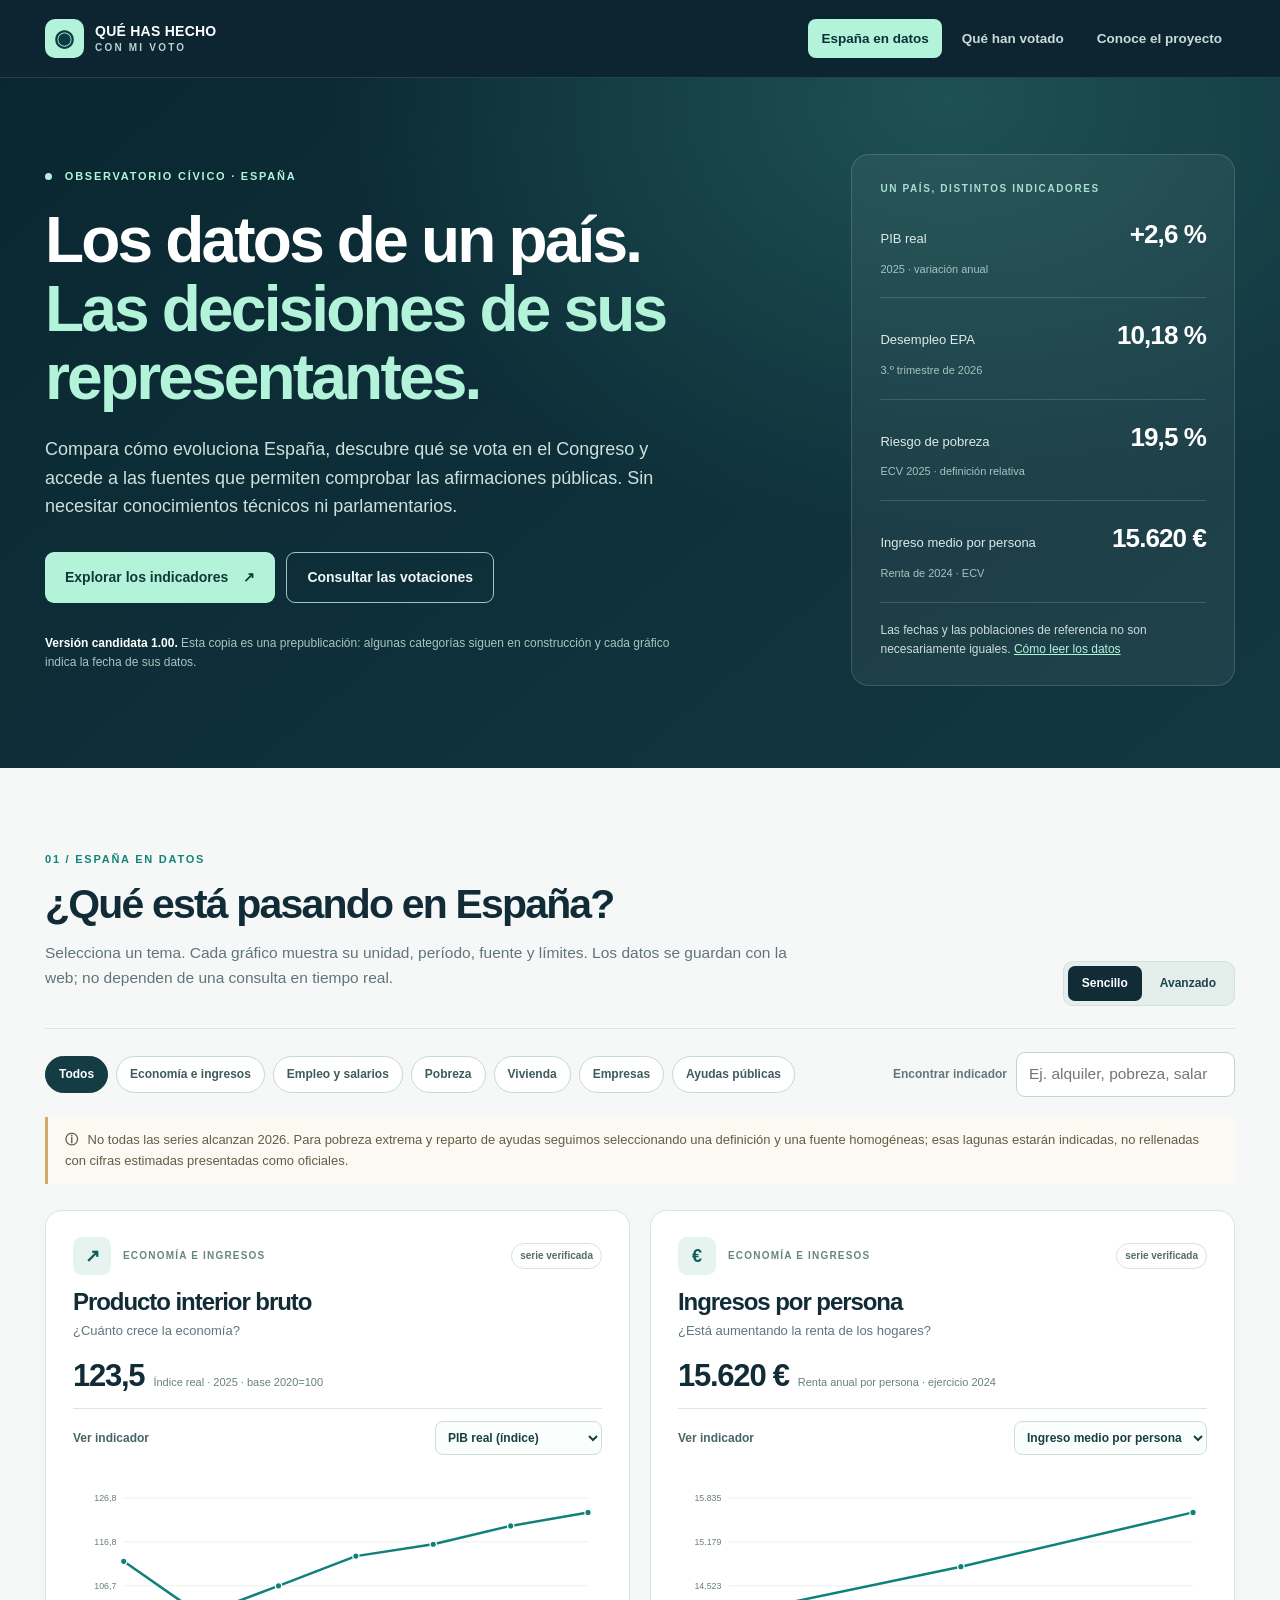
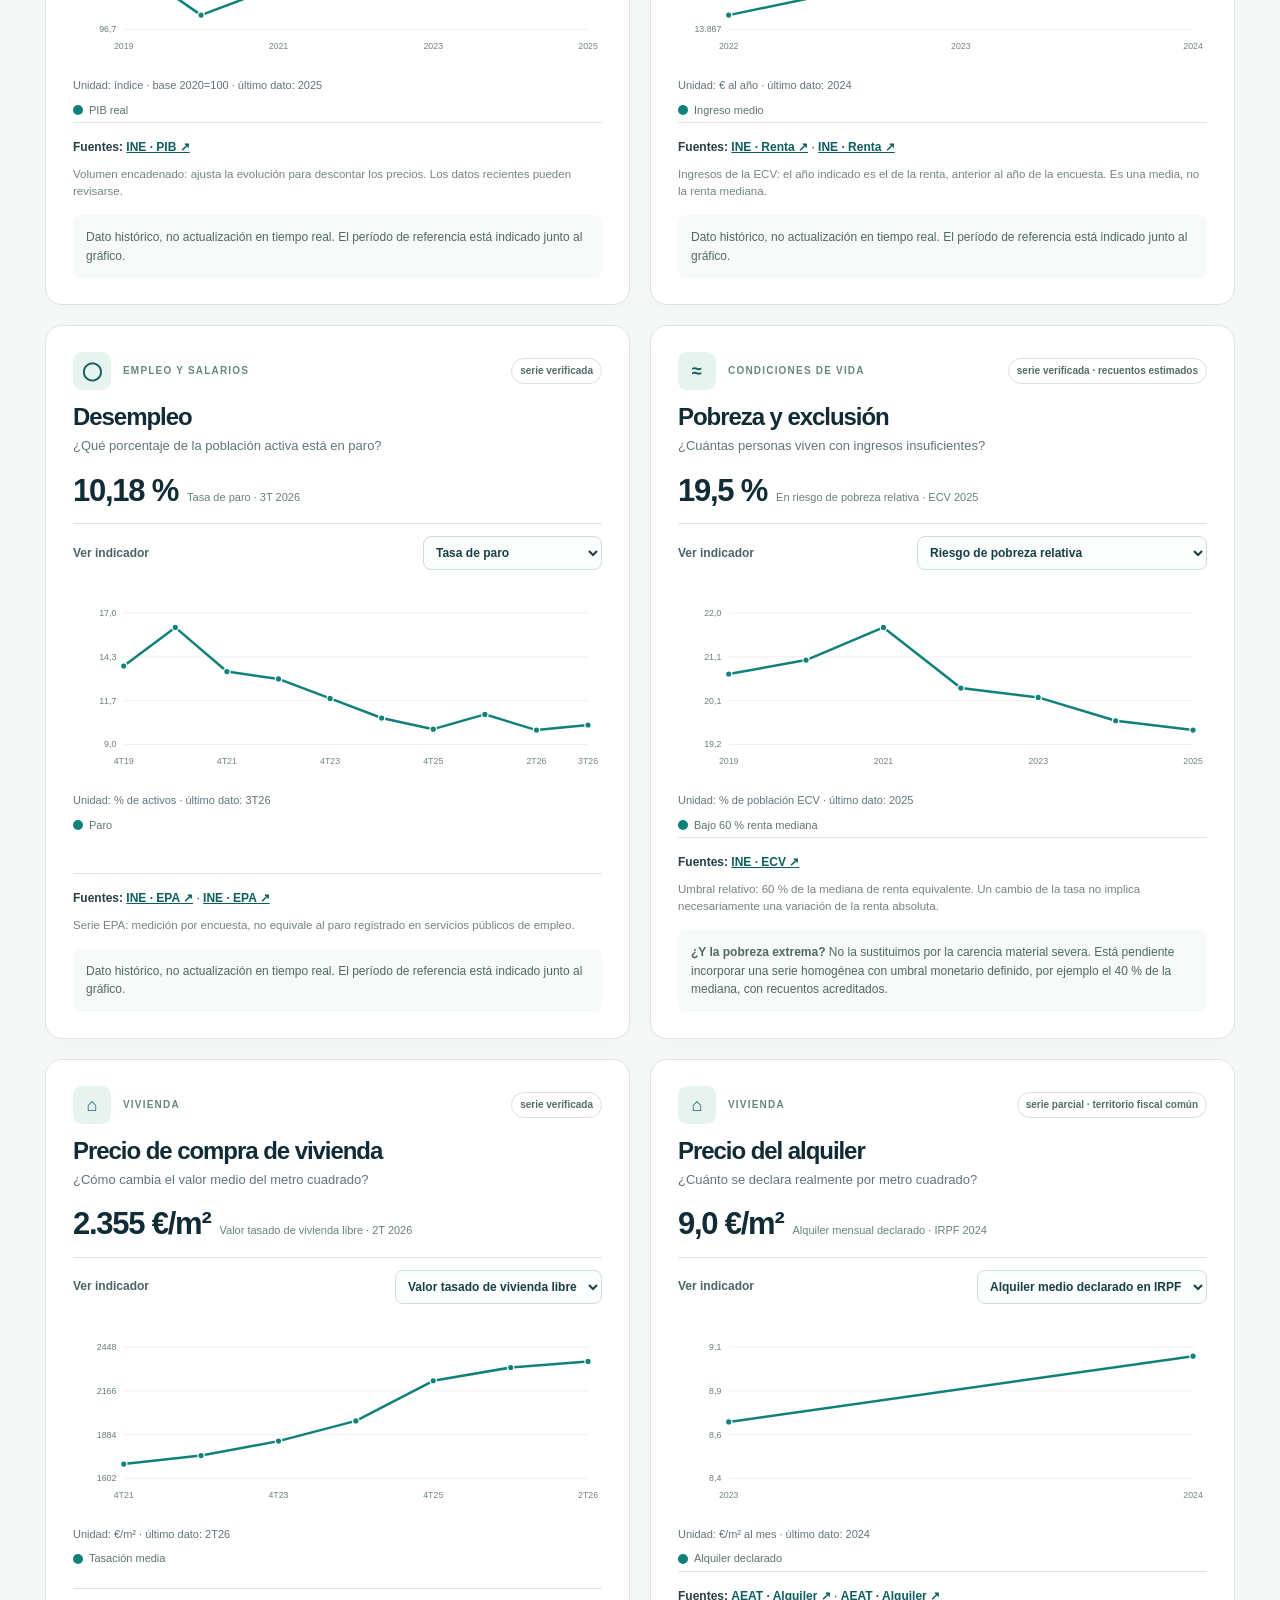
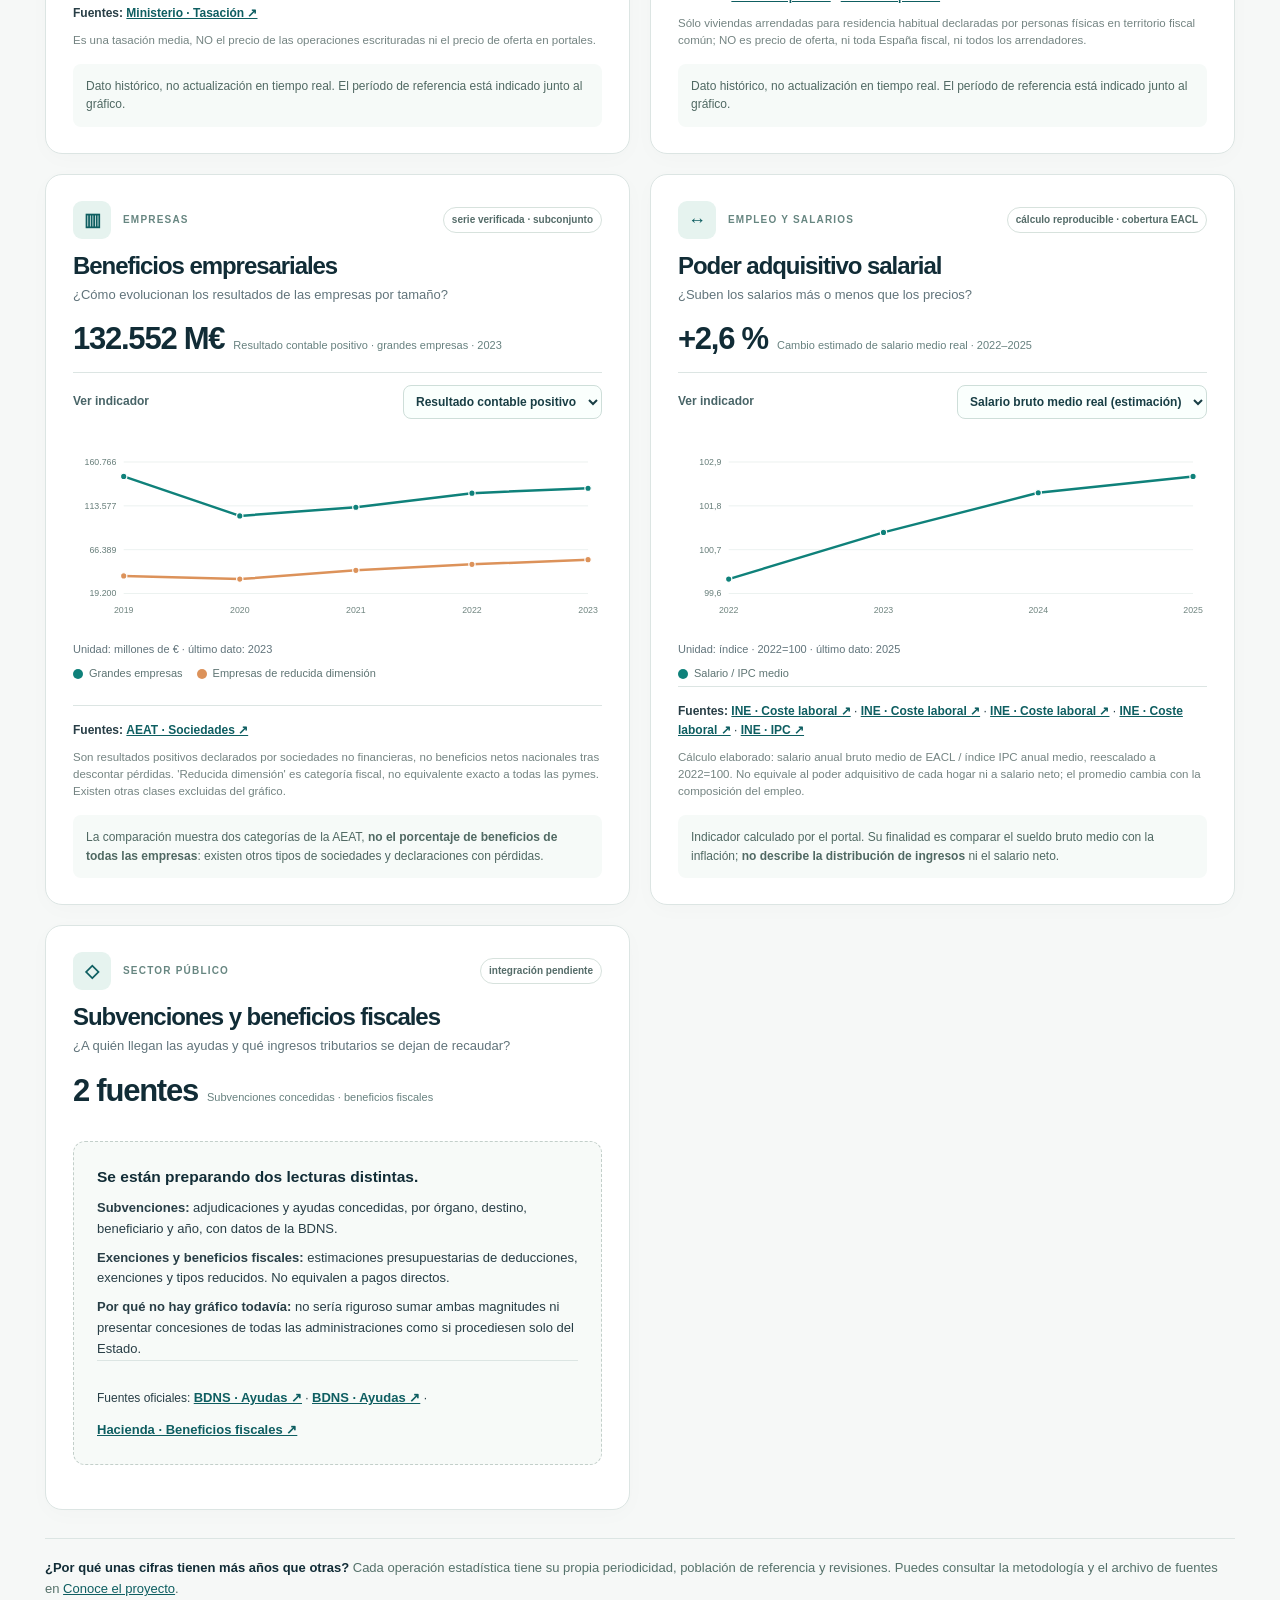
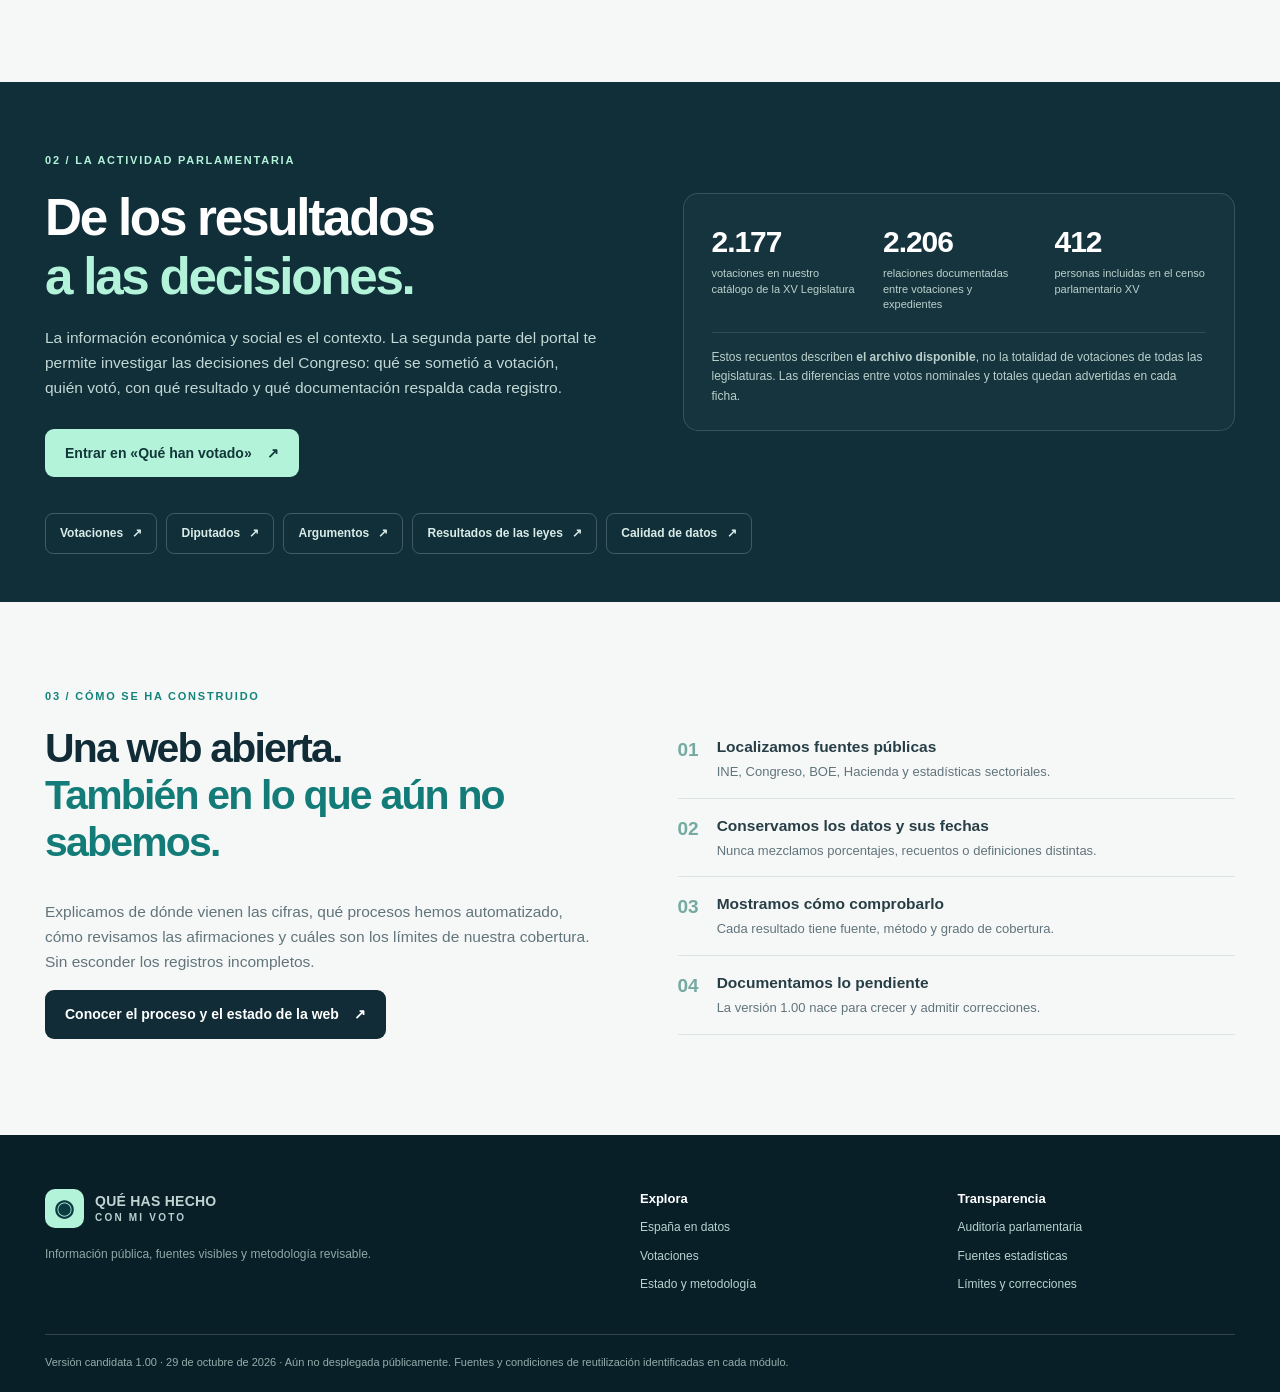
==== index.html @ 6ca2c682 "Añadir versión candidata 1.00" ====
<!doctype html>
<html lang="es"><head>
<meta charset="utf-8"><meta name="viewport" content="width=device-width,initial-scale=1">
<meta name="description" content="España en datos, votaciones del Congreso y explicaciones documentadas. Indicadores públicos, fuentes y límites visibles.">
<title>Qué has hecho con mi voto · España en datos y actividad parlamentaria</title>
<link rel="stylesheet" href="assets/portal.css">
</head><body>
<a class="skip" href="#main">Saltar al contenido</a>
<header class="topbar"><div class="shell top-inner">
 <a class="logo" href="index.html" aria-label="Portada del observatorio"><span class="logo-mark" aria-hidden="true">◉</span><span>QUÉ HAS HECHO<small>CON MI VOTO</small></span></a>
 <nav aria-label="Navegación principal"><a class="active" href="index.html" aria-current="page">España en datos</a><a href="congreso.html">Qué han votado</a><a href="proyecto.html">Conoce el proyecto</a></nav>
 </div></header>
<main id="main">
<section class="hero"><div class="shell hero-layout">
 <div class="hero-copy"><div class="eyebrow"><span class="tiny-dot"></span> OBSERVATORIO CÍVICO · ESPAÑA</div>
 <h1>Los datos de un país.<br><em>Las decisiones de sus representantes.</em></h1>
 <p>Compara cómo evoluciona España, descubre qué se vota en el Congreso y accede a las fuentes que permiten comprobar las afirmaciones públicas. Sin necesitar conocimientos técnicos ni parlamentarios.</p>
 <div class="hero-actions"><a href="#indicadores" class="button button-bright">Explorar los indicadores <span aria-hidden="true">↗</span></a><a href="congreso.html" class="button button-ghost">Consultar las votaciones</a></div>
 <p class="hero-note"><strong>Versión candidata 1.00.</strong> Esta copia es una prepublicación: algunas categorías siguen en construcción y cada gráfico indica la fecha de sus datos.</p>
 </div>
 <aside class="hero-aside" aria-label="Cifras destacadas con periodos de referencia">
   <div class="mini-eyebrow">UN PAÍS, DISTINTOS INDICADORES</div>
   <div class="hero-stat"><div><span>PIB real</span><strong>+2,6 %</strong></div><small>2025 · variación anual</small></div>
   <div class="hero-stat"><div><span>Desempleo EPA</span><strong>10,18 %</strong></div><small>3.º trimestre de 2026</small></div>
   <div class="hero-stat"><div><span>Riesgo de pobreza</span><strong>19,5 %</strong></div><small>ECV 2025 · definición relativa</small></div>
   <div class="hero-stat"><div><span>Ingreso medio por persona</span><strong>15.620 €</strong></div><small>Renta de 2024 · ECV</small></div>
   <div class="aside-footer">Las fechas y las poblaciones de referencia no son necesariamente iguales. <a href="proyecto.html#metodo">Cómo leer los datos</a></div>
 </aside>
 </div></section>

<section class="data-section shell" id="indicadores" aria-labelledby="ind-title">
 <div class="section-header"><div><span class="overline">01 / ESPAÑA EN DATOS</span><h2 id="ind-title">¿Qué está pasando en España?</h2><p>Selecciona un tema. Cada gráfico muestra su unidad, período, fuente y límites. Los datos se guardan con la web; no dependen de una consulta en tiempo real.</p></div>
  <div class="view-switch" role="group" aria-label="Nivel de detalle"><button type="button" id="simpleMode" class="selected" aria-pressed="true">Sencillo</button><button type="button" id="advancedMode" aria-pressed="false">Avanzado</button></div>
 </div>
 <div class="control-panel"><div class="chip-list" role="group" aria-label="Filtrar materias">
   <button type="button" class="chip is-on" data-group="all" aria-pressed="true">Todos</button>
   <button type="button" class="chip" data-group="economia" aria-pressed="false">Economía e ingresos</button>
   <button type="button" class="chip" data-group="empleo" aria-pressed="false">Empleo y salarios</button>
   <button type="button" class="chip" data-group="bienestar" aria-pressed="false">Pobreza</button>
   <button type="button" class="chip" data-group="vivienda" aria-pressed="false">Vivienda</button>
   <button type="button" class="chip" data-group="empresas" aria-pressed="false">Empresas</button>
   <button type="button" class="chip" data-group="sectorpublico" aria-pressed="false">Ayudas públicas</button>
  </div>
  <div class="control-search"><label for="searchMetric">Encontrar indicador</label><input id="searchMetric" type="search" placeholder="Ej. alquiler, pobreza, salarios" autocomplete="off"></div>
 </div>
 <p class="coverage-note" role="note"><span aria-hidden="true">ⓘ</span> No todas las series alcanzan 2026. Para pobreza extrema y reparto de ayudas seguimos seleccionando una definición y una fuente homogéneas; esas lagunas estarán indicadas, no rellenadas con cifras estimadas presentadas como oficiales.</p>
 <div id="metricGrid" class="metric-grid" aria-live="polite"></div>
 <p id="emptyMetrics" class="empty" hidden>No hay indicadores que coincidan con la búsqueda. Prueba con otro tema.</p>
 <div class="bottom-disclosure"><strong>¿Por qué unas cifras tienen más años que otras?</strong> Cada operación estadística tiene su propia periodicidad, población de referencia y revisiones. Puedes consultar la metodología y el archivo de fuentes en <a href="proyecto.html#fuentes">Conoce el proyecto</a>.</div>
</section>

<section class="parliament-section" id="votaciones"><div class="shell parliament-layout">
 <div class="parliament-copy"><span class="overline light">02 / LA ACTIVIDAD PARLAMENTARIA</span><h2>De los resultados<br><em>a las decisiones.</em></h2><p>La información económica y social es el contexto. La segunda parte del portal te permite investigar las decisiones del Congreso: qué se sometió a votación, quién votó, con qué resultado y qué documentación respalda cada registro.</p>
  <a class="button button-bright" href="congreso.html">Entrar en «Qué han votado» <span aria-hidden="true">↗</span></a>
 </div>
 <div class="parliament-features"><div><strong>2.177</strong><span>votaciones en nuestro catálogo de la XV Legislatura</span></div><div><strong>2.206</strong><span>relaciones documentadas entre votaciones y expedientes</span></div><div><strong>412</strong><span>personas incluidas en el censo parlamentario XV</span></div><p>Estos recuentos describen <b>el archivo disponible</b>, no la totalidad de votaciones de todas las legislaturas. Las diferencias entre votos nominales y totales quedan advertidas en cada ficha.</p></div>
 </div>
 <div class="shell quick-links"><a href="congreso.html">Votaciones <span>↗</span></a><a href="diputados.html">Diputados <span>↗</span></a><a href="argumentos.html">Argumentos <span>↗</span></a><a href="ley-vivienda.html">Resultados de las leyes <span>↗</span></a><a href="calidad.html">Calidad de datos <span>↗</span></a></div>
</section>

<section class="about-section shell" id="proyecto"><span class="overline">03 / CÓMO SE HA CONSTRUIDO</span><div class="about-layout"><div><h2>Una web abierta.<br><em>También en lo que aún no sabemos.</em></h2><p>Explicamos de dónde vienen las cifras, qué procesos hemos automatizado, cómo revisamos las afirmaciones y cuáles son los límites de nuestra cobertura. Sin esconder los registros incompletos.</p><a class="button button-ink" href="proyecto.html">Conocer el proceso y el estado de la web <span aria-hidden="true">↗</span></a></div><div class="about-steps"><div><span>01</span><div><strong>Localizamos fuentes públicas</strong><small>INE, Congreso, BOE, Hacienda y estadísticas sectoriales.</small></div></div><div><span>02</span><div><strong>Conservamos los datos y sus fechas</strong><small>Nunca mezclamos porcentajes, recuentos o definiciones distintas.</small></div></div><div><span>03</span><div><strong>Mostramos cómo comprobarlo</strong><small>Cada resultado tiene fuente, método y grado de cobertura.</small></div></div><div><span>04</span><div><strong>Documentamos lo pendiente</strong><small>La versión 1.00 nace para crecer y admitir correcciones.</small></div></div></div></div></section>
</main>
<footer><div class="shell footer-layout"><div><a class="logo" href="index.html"><span class="logo-mark" aria-hidden="true">◉</span><span>QUÉ HAS HECHO<small>CON MI VOTO</small></span></a><p>Información pública, fuentes visibles y metodología revisable.</p></div><div><strong>Explora</strong><a href="index.html">España en datos</a><a href="congreso.html">Votaciones</a><a href="proyecto.html">Estado y metodología</a></div><div><strong>Transparencia</strong><a href="calidad.html">Auditoría parlamentaria</a><a href="proyecto.html#fuentes">Fuentes estadísticas</a><a href="proyecto.html#limitaciones">Límites y correcciones</a></div></div><div class="shell footnote">Versión candidata 1.00 · 29 de octubre de 2026 · Aún no desplegada públicamente. Fuentes y condiciones de reutilización identificadas en cada módulo.</div></footer>
<script src="assets/indicadores_espana_v1.js"></script><script src="assets/portal.js"></script>
</body></html>
---- assets/portal.css ----
:root{--ink:#112c36;--ink2:#1b4450;--teal:#137c78;--teal2:#0e5e61;--mint:#b3f3da;--body:#283e46;--muted:#61747b;--bg:#f6f8f7;--line:#dce5e3;--paper:#fff;--gold:#e8c176;--radius:17px}
*{box-sizing:border-box}html{scroll-behavior:smooth;scroll-padding-top:94px}body{margin:0;background:var(--bg);color:var(--body);font:15.5px/1.6 ui-sans-serif,-apple-system,BlinkMacSystemFont,'Segoe UI',Arial,sans-serif}h1,h2,h3,p{margin-top:0}h1,h2,h3{color:var(--ink);line-height:1.15;letter-spacing:-.044em}h1{font-size:clamp(42px,5vw,70px);line-height:1.07}h2{font-size:clamp(29px,3.2vw,46px)}h3{font-size:21px}a{color:var(--teal2)}button,input,select{font:inherit}button{cursor:pointer}button:focus-visible,a:focus-visible,input:focus-visible,select:focus-visible{outline:3px solid #e39b34;outline-offset:3px}.shell{width:min(1190px,calc(100% - 48px));margin:auto}.skip{position:absolute;left:14px;top:-70px;z-index:100;background:white;color:var(--ink);padding:12px}.skip:focus{top:10px}
.topbar{height:78px;background:#0c2530;color:white;position:sticky;top:0;z-index:60;border-bottom:1px solid #ffffff1f}.top-inner{height:100%;display:flex;align-items:center;justify-content:space-between;gap:25px}.logo{display:inline-flex;align-items:center;gap:11px;text-decoration:none;color:inherit;font-weight:900;line-height:1;letter-spacing:.018em;font-size:14px;white-space:nowrap}.logo-mark{display:grid;place-items:center;background:var(--mint);border-radius:10px;color:#0c3a42;font-size:23px;height:39px;width:39px}.logo small{display:block;font-size:10px;letter-spacing:.22em;color:#b9d0d0;margin-top:5px;font-weight:700}.topbar nav{display:flex;gap:7px;align-items:center;flex-wrap:wrap}.topbar nav a{font-size:13.5px;text-decoration:none;color:#c8dad9;padding:9px 13px;border-radius:8px;font-weight:700}.topbar nav a:hover,.topbar nav a.active{color:#0b3137;background:var(--mint)}
.hero{background:radial-gradient(ellipse at 74% 3%,#1e5154 0%,transparent 46%),linear-gradient(140deg,#092731,#133842 100%);padding:76px 0 82px;color:#e8f4f1}.hero-layout{display:grid;grid-template-columns:minmax(0,1.45fr) minmax(280px,.75fr);gap:65px;align-items:center}.eyebrow,.overline,.mini-eyebrow{font-weight:850;letter-spacing:.16em;font-size:11px;color:#14837c;text-transform:uppercase}.hero .eyebrow,.light{color:var(--mint)}.tiny-dot{display:inline-block;width:7px;height:7px;border-radius:50%;background:var(--mint);margin-right:8px}.hero h1{color:white;max-width:790px;margin:21px 0 23px}.hero em,.parliament-section h2 em,.about-section h2 em{font-style:normal;color:var(--mint)}.hero-copy>p:not(.hero-note){font-size:18px;color:#cde0dc;max-width:660px;line-height:1.6}.hero-actions{display:flex;flex-wrap:wrap;gap:11px;margin:31px 0}.button{display:inline-flex;align-items:center;gap:15px;justify-content:center;text-decoration:none;border-radius:9px;padding:13px 20px;font-weight:800;font-size:14px;transition:transform .12s}.button:hover{transform:translateY(-2px)}.button-bright{color:#12373a;background:var(--mint)}.button-ghost{border:1px solid #9ac7c0;color:#eff7f6}.button-ink{background:var(--ink);color:white}.hero-note{font-size:12px!important;color:#a7c4bf!important;max-width:650px;margin-bottom:0}.hero-note strong{color:white}.hero-aside{border-radius:18px;border:1px solid #ffffff25;background:#ffffff0e;padding:26px 28px}.mini-eyebrow{color:#a8dfd3;font-size:10px}.hero-stat{padding:17px 0;border-bottom:1px solid #ffffff26}.hero-stat div{display:flex;align-items:baseline;justify-content:space-between;gap:12px}.hero-stat span{font-size:13px;color:#dcebe8}.hero-stat strong{font-size:26px;letter-spacing:-.035em;color:white}.hero-stat small{font-size:11px;color:#a6c4bf}.aside-footer{font-size:12px;margin-top:18px;color:#ccdcda}.aside-footer a{color:var(--mint)}
.data-section{padding:78px 0 82px}.section-header{display:flex;justify-content:space-between;align-items:end;gap:22px}.section-header h2{margin:10px 0 13px}.section-header p{max-width:750px;color:var(--muted)}.view-switch{display:flex;gap:4px;flex:none;background:#e4eeeb;border:1px solid #d4e2dd;border-radius:10px;padding:4px}.view-switch button{border:0;border-radius:7px;background:transparent;color:var(--ink2);padding:8px 14px;font-weight:750;font-size:12px}.view-switch button.selected{background:var(--ink);color:white}.control-panel{margin-top:22px;display:flex;align-items:center;justify-content:space-between;gap:20px;flex-wrap:wrap;border-top:1px solid var(--line);padding-top:23px}.chip-list{display:flex;flex-wrap:wrap;gap:8px}.chip{border:1px solid #c8d8d4;background:white;color:#405b5c;border-radius:30px;padding:8px 13px;font-size:12px;font-weight:750}.chip:hover,.chip.is-on{background:#143c44;border-color:#143c44;color:white}.control-search{display:flex;align-items:center;gap:9px}.control-search label{font-size:12px;color:#61777b;font-weight:750;white-space:nowrap}.control-search input{border:1px solid #c3d4d1;padding:9px 12px;border-radius:9px;max-width:235px;background:white}.coverage-note{margin:20px 0 26px;border-left:3px solid #d1ab63;background:#fbf9f1;color:#665b47;padding:13px 17px;font-size:13px;border-radius:0 7px 7px 0}.coverage-note span{margin-right:6px;font-weight:bold}
.metric-grid{display:grid;grid-template-columns:repeat(2,minmax(0,1fr));gap:20px}.metric-card{background:white;border:1px solid var(--line);border-radius:var(--radius);min-width:0;padding:26px 27px;box-shadow:0 5px 22px #10364105;display:flex;flex-direction:column}.metric-top{display:flex;align-items:center;gap:12px;margin-bottom:12px}.metric-icon{height:38px;width:38px;flex:none;display:grid;place-items:center;background:#e6f3ef;border-radius:9px;font-size:18px;color:var(--teal2);font-weight:850}.metric-category{font-size:10px;color:#678681;letter-spacing:.12em;font-weight:850;text-transform:uppercase}.metric-top .metric-badge{margin-left:auto;border:1px solid #d7e2dd;border-radius:25px;padding:4px 8px;color:#556c69;font-size:10px;font-weight:750}.metric-title{font-size:24px;margin:1px 0 5px}.metric-lead{font-size:13px;color:var(--muted);margin-bottom:12px}.metric-highlight{display:flex;align-items:baseline;gap:9px;margin:4px 0 15px;flex-wrap:wrap}.metric-highlight strong{font-size:31px;letter-spacing:-.04em;line-height:1.15;color:var(--ink)}.metric-highlight small{color:#67817f;font-size:11px}.metric-choice{display:flex;align-items:center;justify-content:space-between;gap:10px;flex-wrap:wrap;padding:12px 0 4px;border-top:1px solid var(--line)}.metric-choice label{font-size:12px;font-weight:800;color:#486467}.metric-choice select{max-width:100%;border:1px solid #ceded9;border-radius:8px;background:#fafffd;color:#193e45;padding:8px;font-size:12px;font-weight:650}.metric-chart{width:100%;height:207px;display:flex;align-items:center;justify-content:center;margin:7px 0 0}.metric-chart svg{width:100%;max-width:100%;height:200px;overflow:visible}.chart-subtitle{font-size:11px;color:var(--muted);margin:4px 0}.mini-legend{display:flex;gap:14px;flex-wrap:wrap;font-size:11px;color:#5e7473;min-height:23px}.mini-legend span{display:flex;align-items:center;gap:6px}.mini-legend i{width:10px;height:10px;border-radius:50%;display:inline-block}.metric-source{border-top:1px solid var(--line);padding-top:15px;margin-top:auto;font-size:12px}.metric-source a{font-weight:800;word-break:break-word}.metric-note{font-size:11.5px;line-height:1.48;color:#748482;margin:9px 0 0}.metric-extra{background:#f6faf8;padding:13px;border-radius:8px;margin-top:15px;color:#506963;font-size:12px;line-height:1.55}.metric-extra p{margin:0}.metric-extra .extra-alert{font-weight:750;color:#92622e;margin-top:6px}.chart-table-wrap{overflow:auto;margin-top:10px}.chart-table{border-collapse:collapse;width:100%;font-size:12px}.chart-table th,.chart-table td{border-bottom:1px solid #dce8e4;padding:7px;text-align:right;white-space:nowrap}.chart-table th:first-child,.chart-table td:first-child{text-align:left}.chart-table thead{background:#ebf2ef}.export-link{border:0;background:transparent;color:var(--teal2);font-weight:850;padding:8px 0 0;font-size:12px;text-decoration:underline}.empty{margin:30px 0;background:white;padding:25px;border-radius:12px}.pending-graphic{border:1px dashed #c3cfca;border-radius:12px;margin:18px 0;background:#f7faf8;padding:23px}.pending-graphic strong{color:var(--ink)}.pending-graphic p{margin:8px 0 0;font-size:13px}.pending-graphic a{display:inline-block;margin-top:12px;font-size:13px}.bottom-disclosure{margin-top:28px;font-size:13px;color:#55716a;padding-top:19px;border-top:1px solid var(--line)}.bottom-disclosure strong{color:var(--ink)}
.parliament-section{padding:65px 0 48px;background:#102f39;color:#d7e4e1}.parliament-layout{display:grid;grid-template-columns:1fr 1fr;gap:85px;align-items:center}.parliament-section h2{color:white;font-size:clamp(32px,4vw,54px);margin:17px 0 20px}.parliament-copy>p{color:#c3d7d4;max-width:600px;margin-bottom:28px}.parliament-features{border:1px solid #ffffff25;border-radius:15px;background:#ffffff07;padding:24px 28px;display:grid;grid-template-columns:repeat(3,minmax(0,1fr));gap:20px}.parliament-features div strong{display:block;color:white;font-size:30px;letter-spacing:-.035em}.parliament-features div span{display:block;color:#bbd0cb;font-size:11px;line-height:1.4}.parliament-features>p{grid-column:1/-1;font-size:12px;margin:0;padding-top:15px;border-top:1px solid #ffffff1e;color:#bacfcb}.quick-links{display:flex;gap:9px;flex-wrap:wrap;margin-top:36px}.quick-links a{border:1px solid #ffffff35;color:#d9ebe7;text-decoration:none;padding:10px 14px;border-radius:8px;font-size:12px;font-weight:750}.quick-links a:hover{background:#ffffff13}.quick-links a span{margin-left:6px}
.about-section{padding:81px 0 96px}.about-layout{display:grid;grid-template-columns:1fr 1fr;gap:75px;margin-top:12px}.about-section h2{margin-top:5px}.about-section h2 em{color:var(--teal)}.about-layout>div>p{color:var(--muted);max-width:590px}.about-steps>div{display:flex;gap:18px;padding:15px 0;border-bottom:1px solid var(--line)}.about-steps>div>span{color:#75aaa1;font-size:19px;font-weight:900}.about-steps strong,.about-steps small{display:block}.about-steps small{font-size:13px;color:var(--muted);margin-top:2px}
footer{background:#091f28;color:#bfd4d0;padding:54px 0 20px}.footer-layout{display:grid;grid-template-columns:2fr 1fr 1fr;gap:40px}.footer-layout>div:not(:first-child){display:flex;flex-direction:column;gap:9px}.footer-layout strong{font-size:13px;color:white}.footer-layout a:not(.logo){font-size:12px;color:#b6d3cf;text-decoration:none}.footer-layout p{color:#8fa8a6;font-size:12px;margin:17px 0}.footnote{border-top:1px solid #ffffff28;padding-top:19px;margin-top:40px;font-size:11px;color:#93adaa}
/* Project page */.pro-hero{background:#113340;color:#e0f2ef;padding:62px 0}.pro-hero h1{color:white;max-width:940px}.pro-hero p{max-width:730px;color:#cae3dd;font-size:17px}.pro-main{padding:68px 0 85px}.pro-main section{margin-bottom:70px}.pro-main h2{margin:12px 0 18px}.pro-main p{max-width:900px}.pro-kpis{display:grid;grid-template-columns:repeat(4,minmax(0,1fr));gap:14px}.pro-kpi{background:#fff;border:1px solid var(--line);padding:23px;border-radius:13px}.pro-kpi strong{font-size:30px;display:block;color:var(--ink);letter-spacing:-.04em}.pro-kpi span{color:var(--muted);font-size:12px;line-height:1.3;display:block}.pro-grid{display:grid;grid-template-columns:repeat(2,1fr);gap:17px}.pro-panel{padding:26px;background:white;border:1px solid var(--line);border-radius:12px}.pro-panel h3{margin-bottom:12px}.pro-panel p,.pro-panel li{font-size:14px;color:#567171}.pro-panel li{margin:7px 0}.pro-steps{counter-reset:pr;display:grid;grid-template-columns:repeat(3,1fr);gap:15px}.pro-step{background:#eaf1ee;border-radius:11px;padding:24px}.pro-step span{font-size:11px;font-weight:900;color:var(--teal)}.pro-step h3{margin:10px 0 8px;font-size:17px}.pro-step p{font-size:13px;color:#56716d;margin:0}.pro-table-wrap{overflow-x:auto}.pro-table{border-collapse:collapse;width:100%;font-size:13px;background:white;border-radius:12px}.pro-table th,.pro-table td{text-align:left;padding:14px 16px;border-bottom:1px solid #e1e9e6;vertical-align:top}.pro-table th{background:#173c46;color:white}.pro-table td:first-child{font-weight:800}.status-label{border-radius:20px;background:#eef5ed;color:#376d58;display:inline-block;padding:3px 9px;font-size:11px;font-weight:800}.status-label.warn{color:#865525;background:#fbf1e1}.pro-note{background:#fff8ec;border-left:4px solid #c89942;padding:20px 24px;border-radius:0 12px 12px 0}.pro-source-grid{display:grid;grid-template-columns:repeat(2,1fr);gap:10px}.pro-source-grid a{background:white;border:1px solid #dbe5e1;padding:15px 18px;border-radius:10px;font-size:13px;font-weight:700;text-decoration:none}.pro-source-grid a:hover{border-color:var(--teal)}
@media(max-width:940px){.topbar{height:auto;min-height:72px}.top-inner{padding:12px 0;flex-wrap:wrap}.hero-layout,.parliament-layout{gap:30px}.hero-layout{grid-template-columns:1.25fr .85fr}.metric-card{padding:21px}.about-layout{gap:25px}}@media(max-width:730px){.shell{width:calc(100% - 30px)}.top-inner{gap:10px}.logo{font-size:12px}.logo-mark{width:34px;height:34px;font-size:18px}.topbar nav{width:100%;display:grid;grid-template-columns:repeat(3,1fr);gap:5px}.topbar nav a{text-align:center;font-size:11px;padding:8px 5px}.hero{padding:50px 0}.hero-layout,.parliament-layout,.about-layout{grid-template-columns:1fr}.hero h1{font-size:clamp(36px,9vw,53px)}.hero-aside{padding:16px 21px}.hero-stat{padding:10px 0}.hero-stat strong{font-size:21px}.data-section{padding:50px 0}.section-header{display:block}.view-switch{display:inline-flex;margin-top:10px}.control-panel{gap:16px}.control-search{width:100%}.control-search input{flex:1;max-width:none}.metric-grid,.pro-grid,.pro-source-grid{grid-template-columns:1fr}.metric-chart{height:177px}.metric-chart svg{height:170px}.metric-card{padding:19px}.parliament-section{padding:50px 0 35px}.parliament-features{padding:17px;gap:10px}.parliament-features div strong{font-size:24px}.about-section{padding:56px 0}.footer-layout{grid-template-columns:1fr 1fr}.footer-layout>div:first-child{grid-column:1/-1}.pro-kpis{grid-template-columns:repeat(2,1fr)}.pro-steps{grid-template-columns:1fr}.pro-main{padding:43px 0}.pro-hero{padding:48px 0}.pro-hero h1{font-size:36px}}@media(prefers-reduced-motion:reduce){html{scroll-behavior:auto}.button{transition:none}}
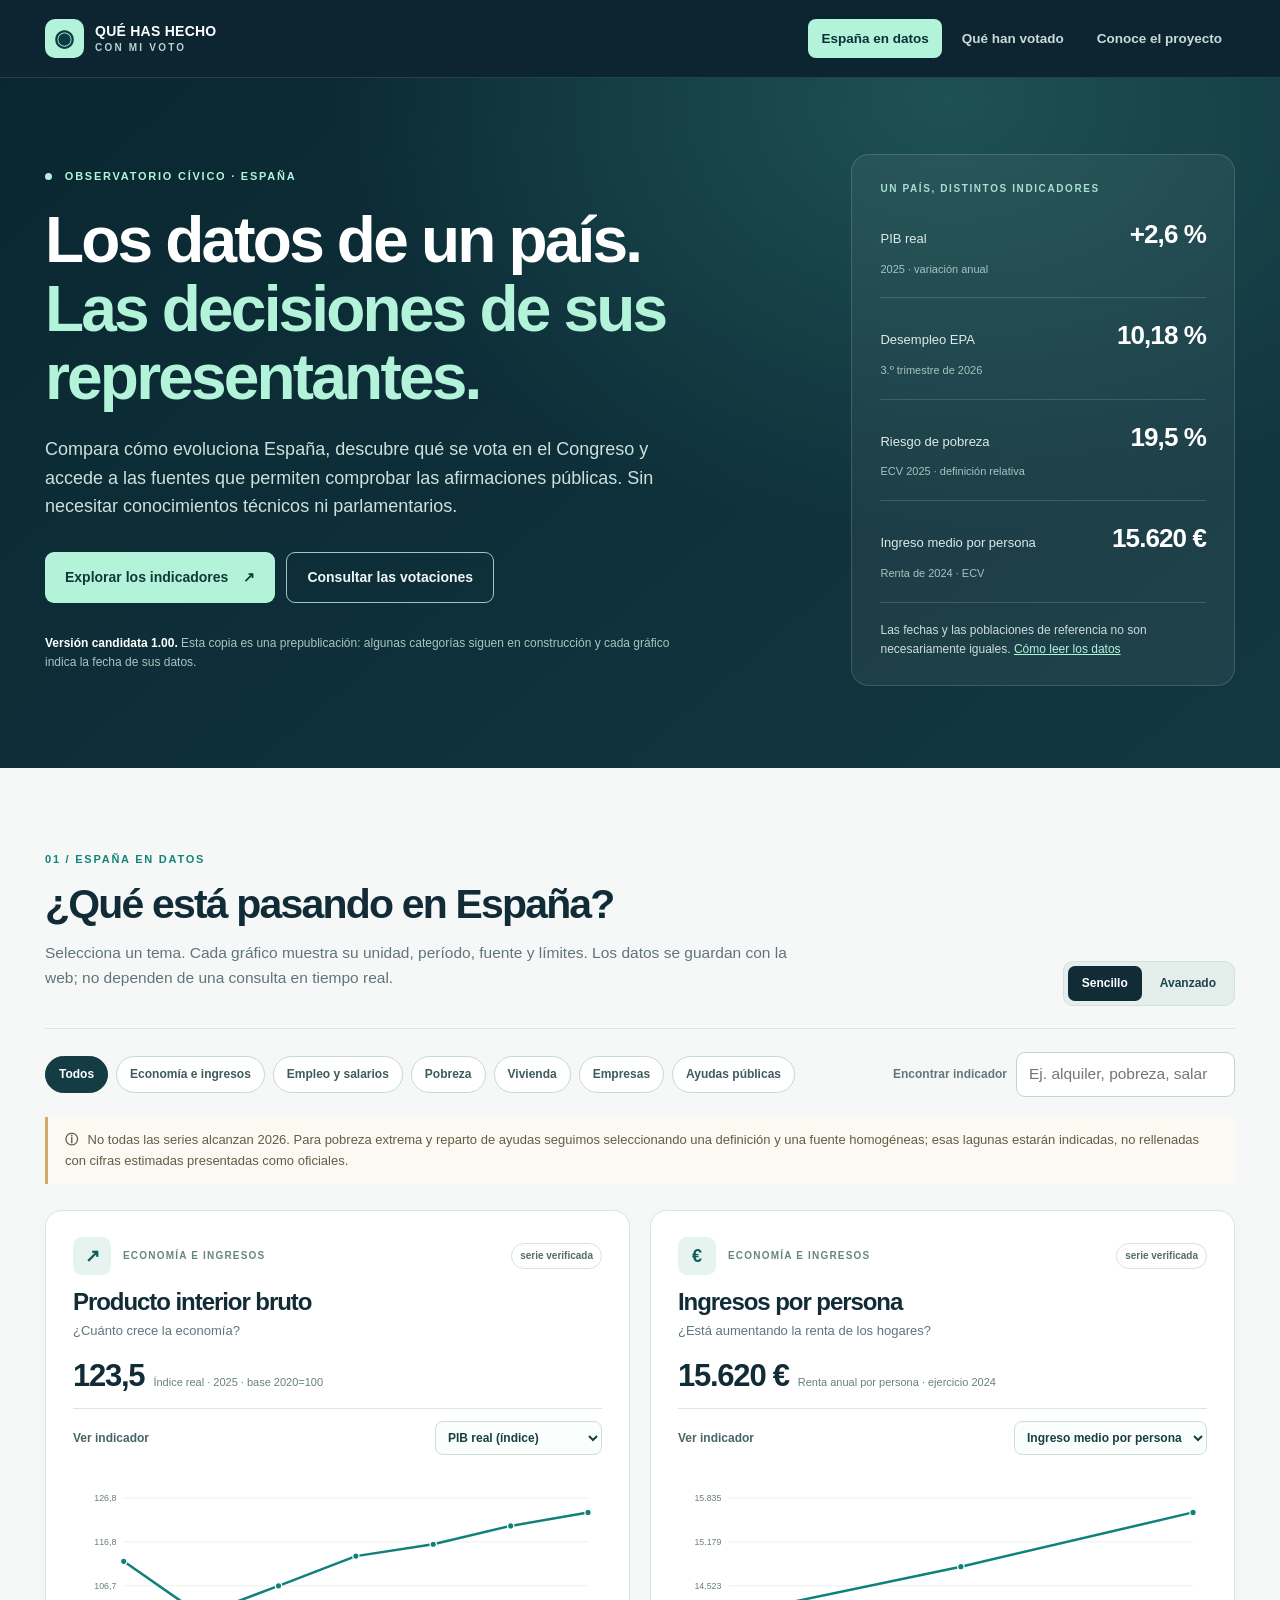
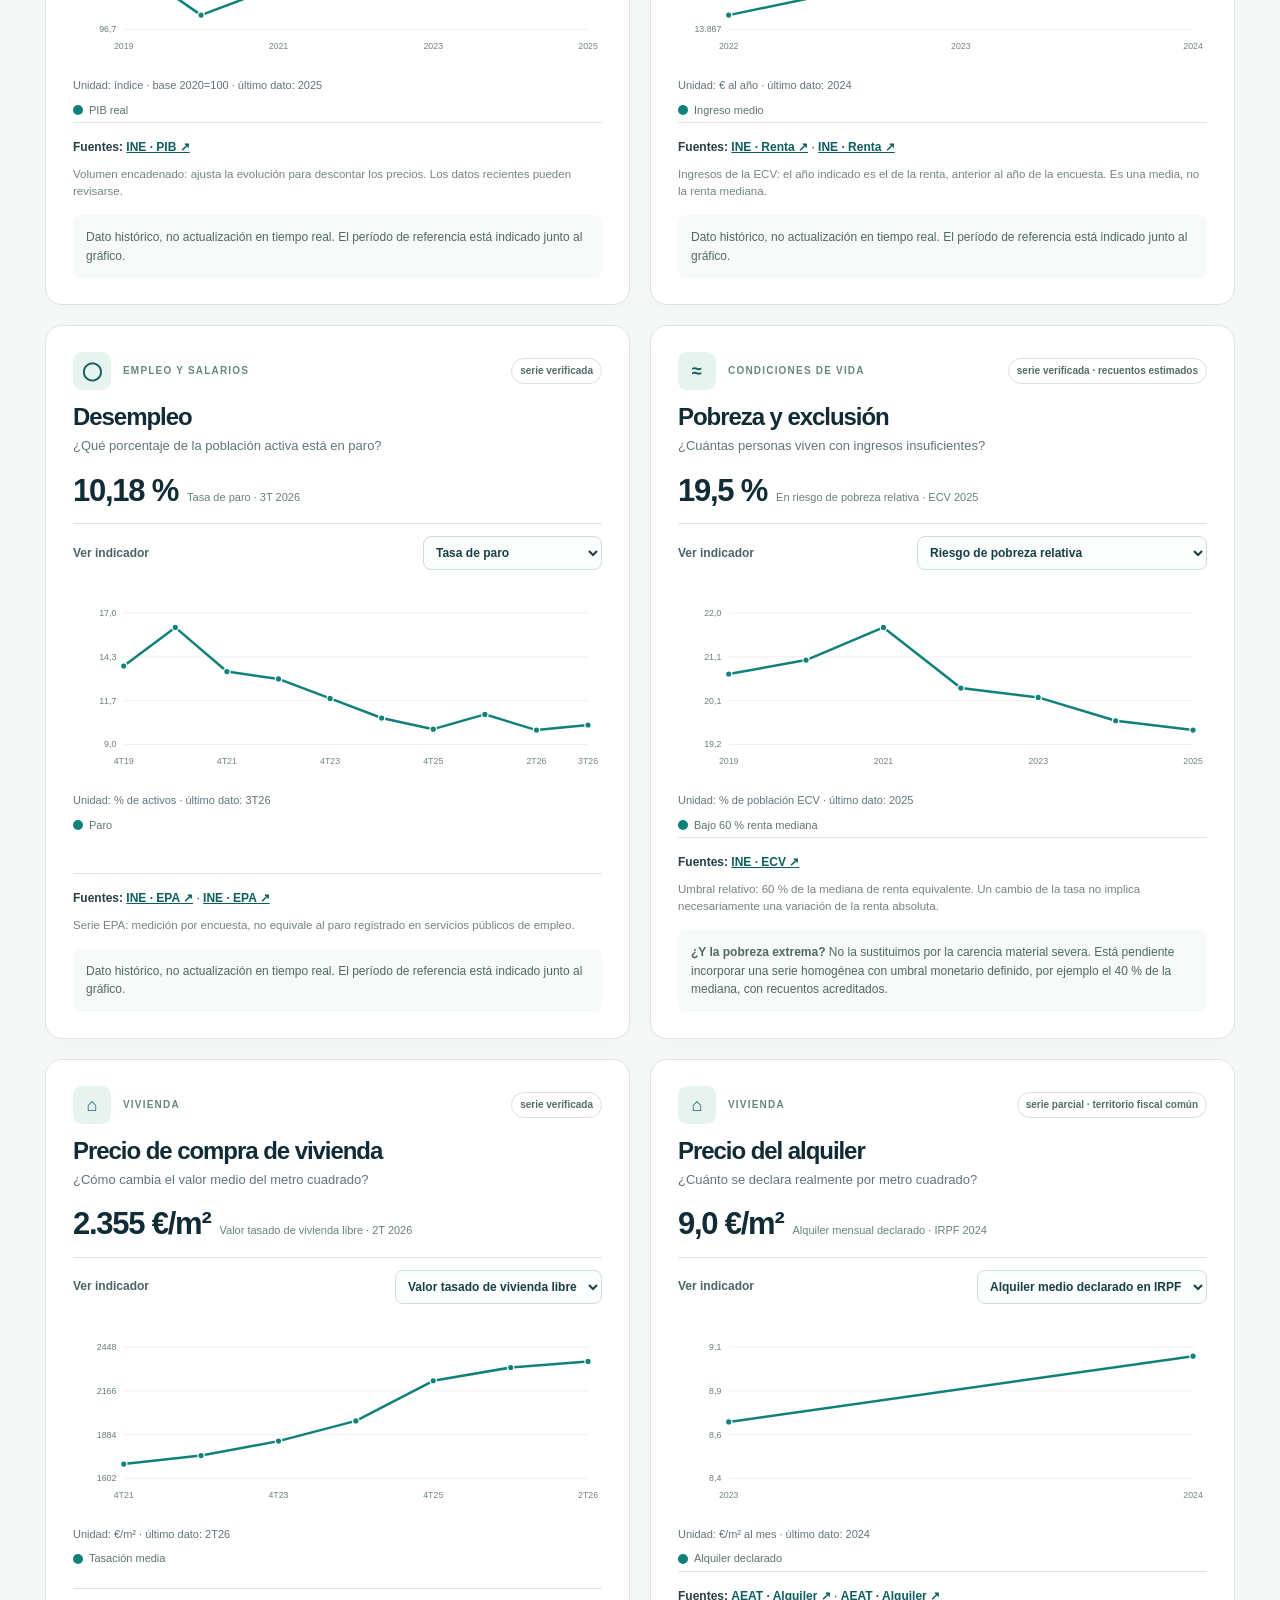
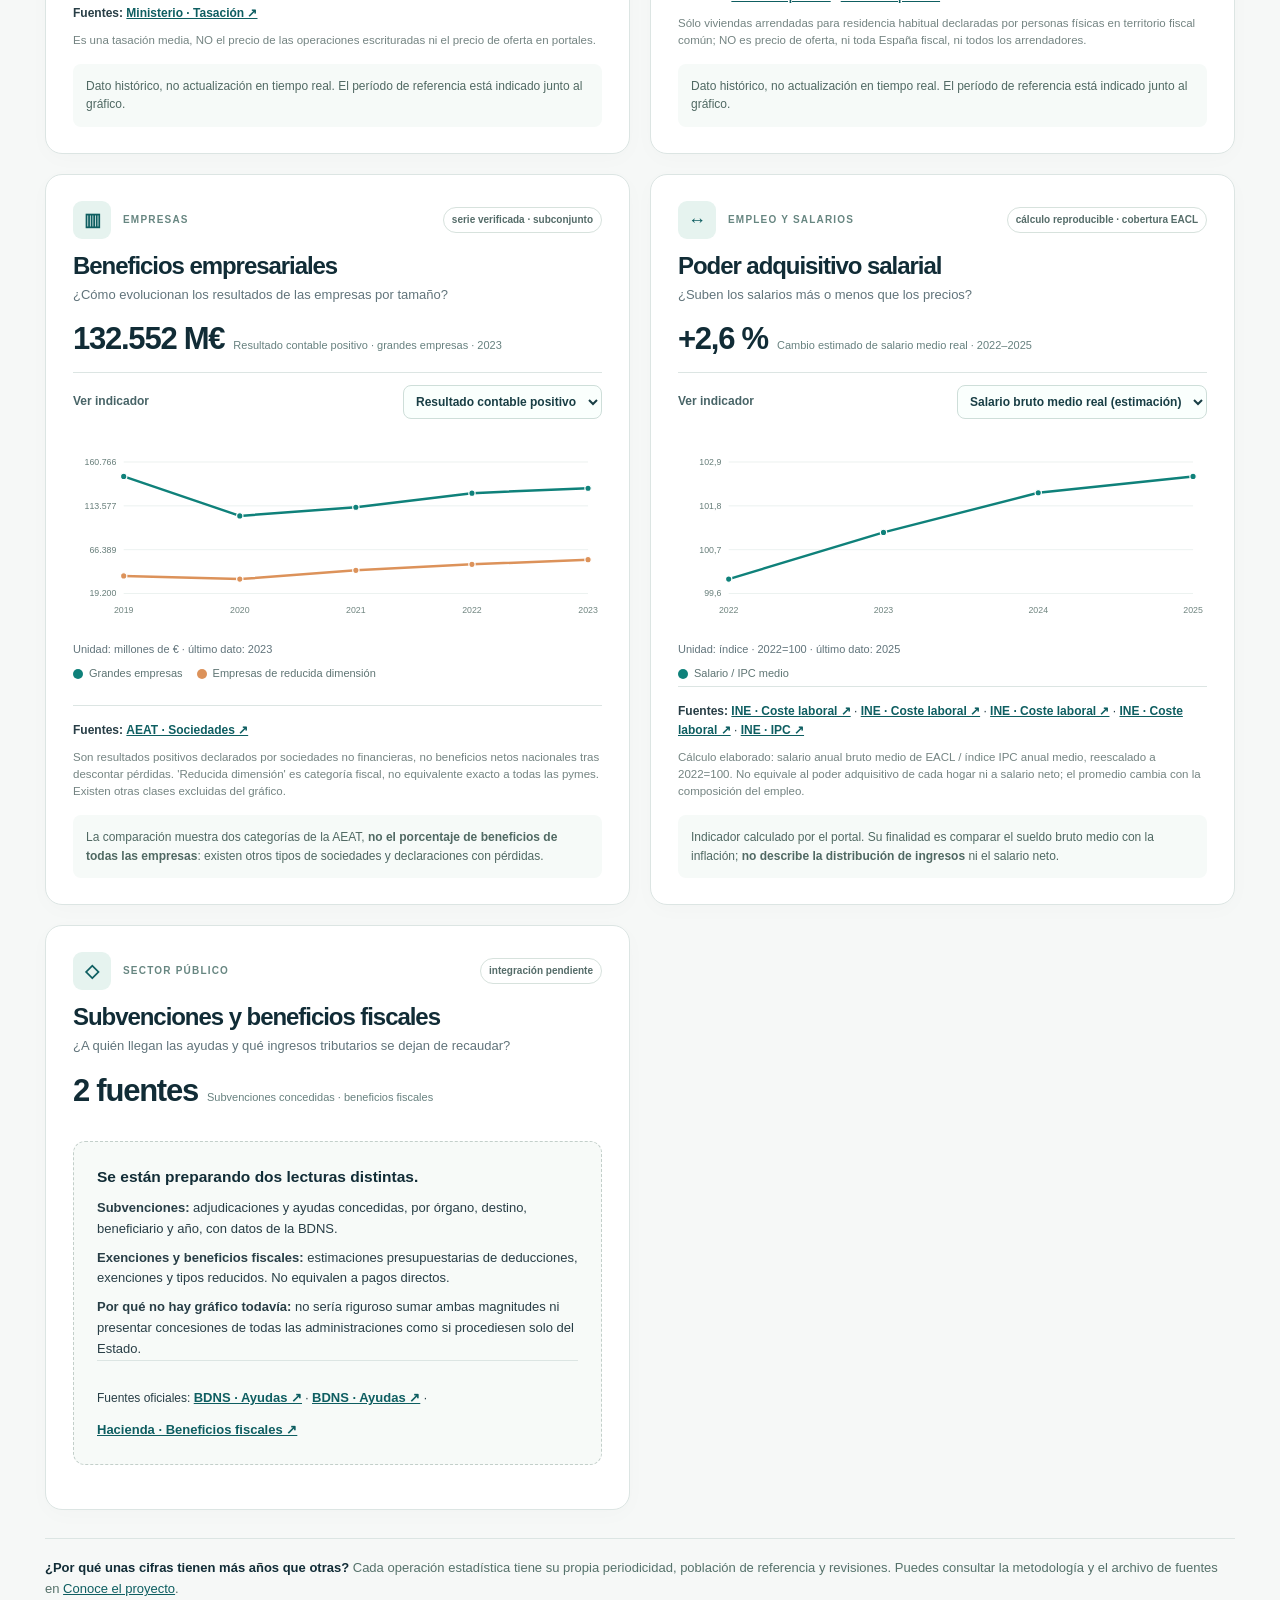
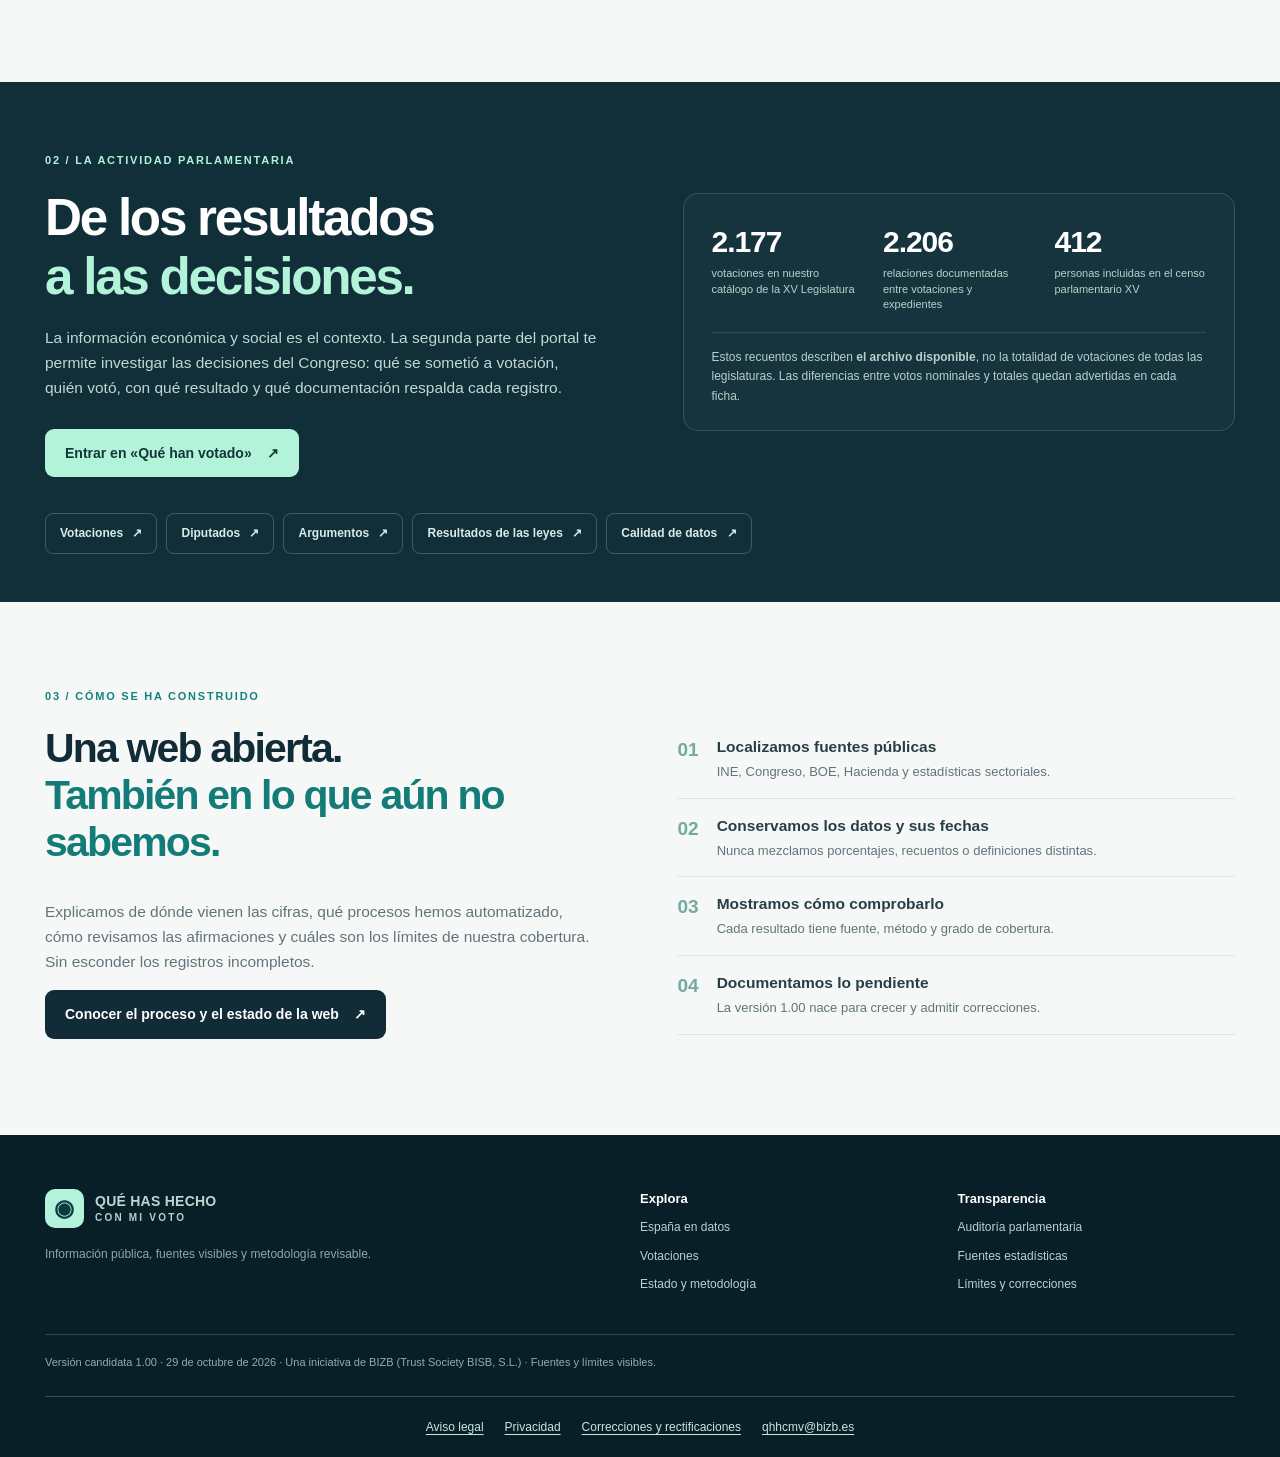
==== commit 2857868c: "Parche legal 01.00" ====
--- a/index.html
+++ b/index.html
@@ -4,7 +4,7 @@
 <meta name="description" content="España en datos, votaciones del Congreso y explicaciones documentadas. Indicadores públicos, fuentes y límites visibles.">
 <title>Qué has hecho con mi voto · España en datos y actividad parlamentaria</title>
 <link rel="stylesheet" href="assets/portal.css">
-</head><body>
+<link rel="stylesheet" href="assets/legal.css"></head><body>
 <a class="skip" href="#main">Saltar al contenido</a>
 <header class="topbar"><div class="shell top-inner">
  <a class="logo" href="index.html" aria-label="Portada del observatorio"><span class="logo-mark" aria-hidden="true">◉</span><span>QUÉ HAS HECHO<small>CON MI VOTO</small></span></a>
@@ -60,6 +60,6 @@
 
 <section class="about-section shell" id="proyecto"><span class="overline">03 / CÓMO SE HA CONSTRUIDO</span><div class="about-layout"><div><h2>Una web abierta.<br><em>También en lo que aún no sabemos.</em></h2><p>Explicamos de dónde vienen las cifras, qué procesos hemos automatizado, cómo revisamos las afirmaciones y cuáles son los límites de nuestra cobertura. Sin esconder los registros incompletos.</p><a class="button button-ink" href="proyecto.html">Conocer el proceso y el estado de la web <span aria-hidden="true">↗</span></a></div><div class="about-steps"><div><span>01</span><div><strong>Localizamos fuentes públicas</strong><small>INE, Congreso, BOE, Hacienda y estadísticas sectoriales.</small></div></div><div><span>02</span><div><strong>Conservamos los datos y sus fechas</strong><small>Nunca mezclamos porcentajes, recuentos o definiciones distintas.</small></div></div><div><span>03</span><div><strong>Mostramos cómo comprobarlo</strong><small>Cada resultado tiene fuente, método y grado de cobertura.</small></div></div><div><span>04</span><div><strong>Documentamos lo pendiente</strong><small>La versión 1.00 nace para crecer y admitir correcciones.</small></div></div></div></div></section>
 </main>
-<footer><div class="shell footer-layout"><div><a class="logo" href="index.html"><span class="logo-mark" aria-hidden="true">◉</span><span>QUÉ HAS HECHO<small>CON MI VOTO</small></span></a><p>Información pública, fuentes visibles y metodología revisable.</p></div><div><strong>Explora</strong><a href="index.html">España en datos</a><a href="congreso.html">Votaciones</a><a href="proyecto.html">Estado y metodología</a></div><div><strong>Transparencia</strong><a href="calidad.html">Auditoría parlamentaria</a><a href="proyecto.html#fuentes">Fuentes estadísticas</a><a href="proyecto.html#limitaciones">Límites y correcciones</a></div></div><div class="shell footnote">Versión candidata 1.00 · 29 de octubre de 2026 · Aún no desplegada públicamente. Fuentes y condiciones de reutilización identificadas en cada módulo.</div></footer>
+<footer><div class="shell footer-layout"><div><a class="logo" href="index.html"><span class="logo-mark" aria-hidden="true">◉</span><span>QUÉ HAS HECHO<small>CON MI VOTO</small></span></a><p>Información pública, fuentes visibles y metodología revisable.</p></div><div><strong>Explora</strong><a href="index.html">España en datos</a><a href="congreso.html">Votaciones</a><a href="proyecto.html">Estado y metodología</a></div><div><strong>Transparencia</strong><a href="calidad.html">Auditoría parlamentaria</a><a href="proyecto.html#fuentes">Fuentes estadísticas</a><a href="proyecto.html#limitaciones">Límites y correcciones</a></div></div><div class="shell footnote">Versión candidata 1.00 · 29 de octubre de 2026 · Una iniciativa de BIZB (Trust Society BISB, S.L.) · Fuentes y límites visibles.</div><div class="site-legal-links" role="navigation" aria-label="Información legal y contacto"><a href="aviso-legal.html">Aviso legal</a><a href="privacidad.html">Privacidad</a><a href="rectificaciones.html">Correcciones y rectificaciones</a><a href="mailto:qhhcmv@bizb.es">qhhcmv@bizb.es</a></div></footer>
 <script src="assets/indicadores_espana_v1.js"></script><script src="assets/portal.js"></script>
 </body></html>
--- a/assets/legal.css
+++ b/assets/legal.css
@@ -0,0 +1,29 @@
+/* Información legal y editorial de la candidata 1.00 */
+.site-legal-links{display:flex;flex-wrap:wrap;justify-content:center;gap:9px 21px;margin:24px auto 0;padding:20px 14px 0;border-top:1px solid rgba(190,221,215,.24);max-width:1190px;font-size:12px;line-height:1.7}
+.site-legal-links a{color:#c5e6df!important;text-decoration:underline!important;text-underline-offset:3px}
+.site-legal-links a:hover{color:white!important}
+.legal-hero{background:linear-gradient(125deg,#102f39,#19515a);color:#e9f5f2;padding:65px 0 58px}
+.legal-hero h1{font-size:clamp(35px,5vw,59px);color:white;max-width:850px;margin:14px 0 20px}
+.legal-hero p{font-size:17px;max-width:820px;color:#d0e5df;margin:0}
+.legal-layout{display:grid;grid-template-columns:minmax(200px,265px) minmax(0,1fr);gap:54px;padding-top:58px;padding-bottom:90px;align-items:start}
+.legal-nav{background:#fff;border:1px solid var(--line);border-radius:14px;padding:24px;position:sticky;top:105px}
+.legal-nav strong{display:block;margin-bottom:13px;font-size:14px;color:var(--ink)}
+.legal-nav>a{display:block;padding:9px 0;border-bottom:1px solid #e7eeec;font-weight:620;text-decoration:none;font-size:13px}
+.legal-nav>p{font-size:12px;overflow-wrap:anywhere;color:var(--muted);margin:22px 0 0}
+.legal-article{min-width:0}
+.legal-article section{padding-bottom:36px;margin-bottom:37px;border-bottom:1px solid var(--line)}
+.legal-article h2{font-size:clamp(24px,2.6vw,32px);margin:0 0 16px}
+.legal-article p,.legal-article li{max-width:790px;line-height:1.75}
+.legal-article li{margin-bottom:9px}
+.legal-article a{overflow-wrap:anywhere}
+.legal-article dl{margin:20px 0 0}
+.legal-facts{border-radius:14px;border:1px solid var(--line);background:#fff;overflow:hidden;max-width:800px}
+.legal-facts>div{display:grid;grid-template-columns:minmax(140px,35%) 1fr;gap:14px;padding:14px 18px;border-bottom:1px solid var(--line)}
+.legal-facts>div:last-child{border-bottom:none}
+.legal-facts dt{font-size:13px;font-weight:750;color:var(--muted)}
+.legal-facts dd{margin:0;font-size:14px;color:var(--ink)}
+.legal-updated{font-size:13px;color:var(--muted);margin-top:25px!important}
+.legal-final{background:#e8f3ef;border-radius:14px;padding:25px 29px;max-width:820px}
+.legal-final strong{color:var(--ink)}
+.legal-final p{margin:9px 0 0}
+@media(max-width:760px){.legal-layout{grid-template-columns:1fr;gap:22px;padding-top:32px}.legal-nav{position:static}.legal-hero{padding:48px 0}.legal-facts>div{grid-template-columns:1fr;gap:2px}.site-legal-links{justify-content:flex-start;padding:16px}}
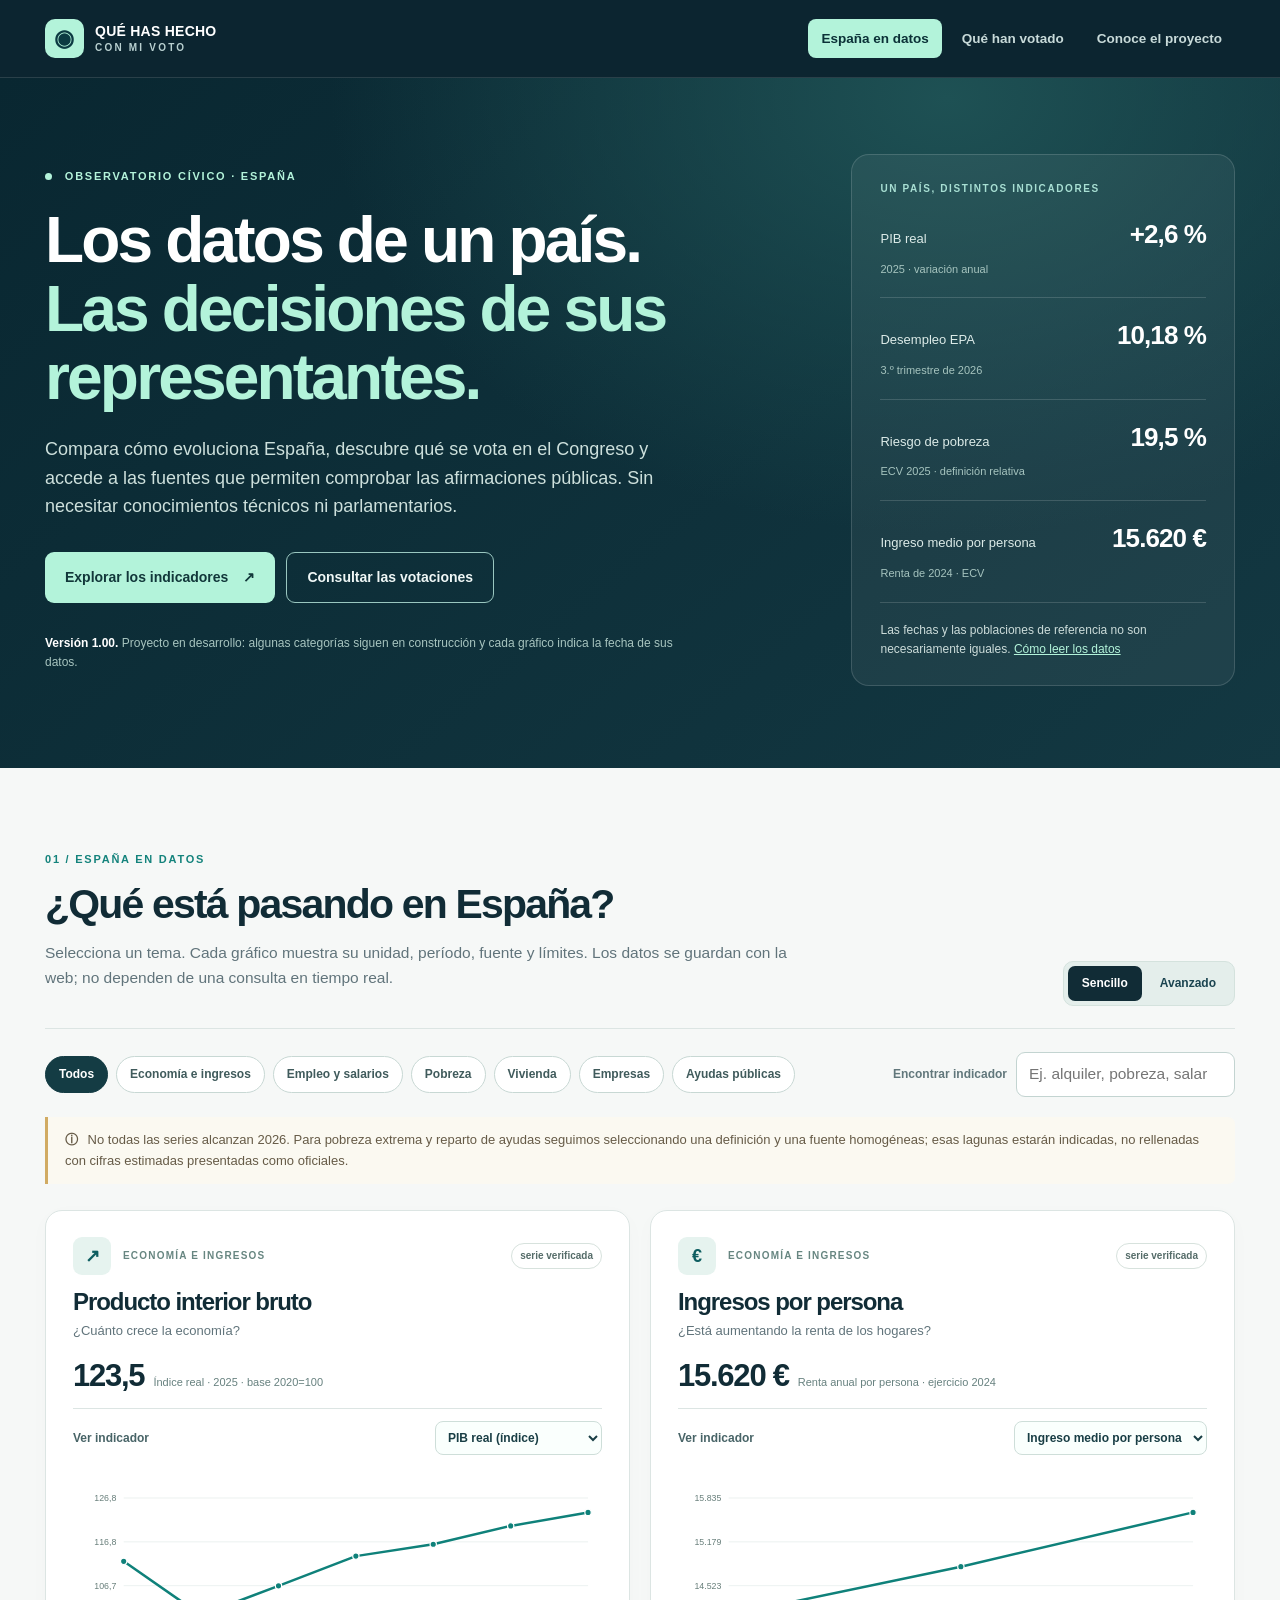
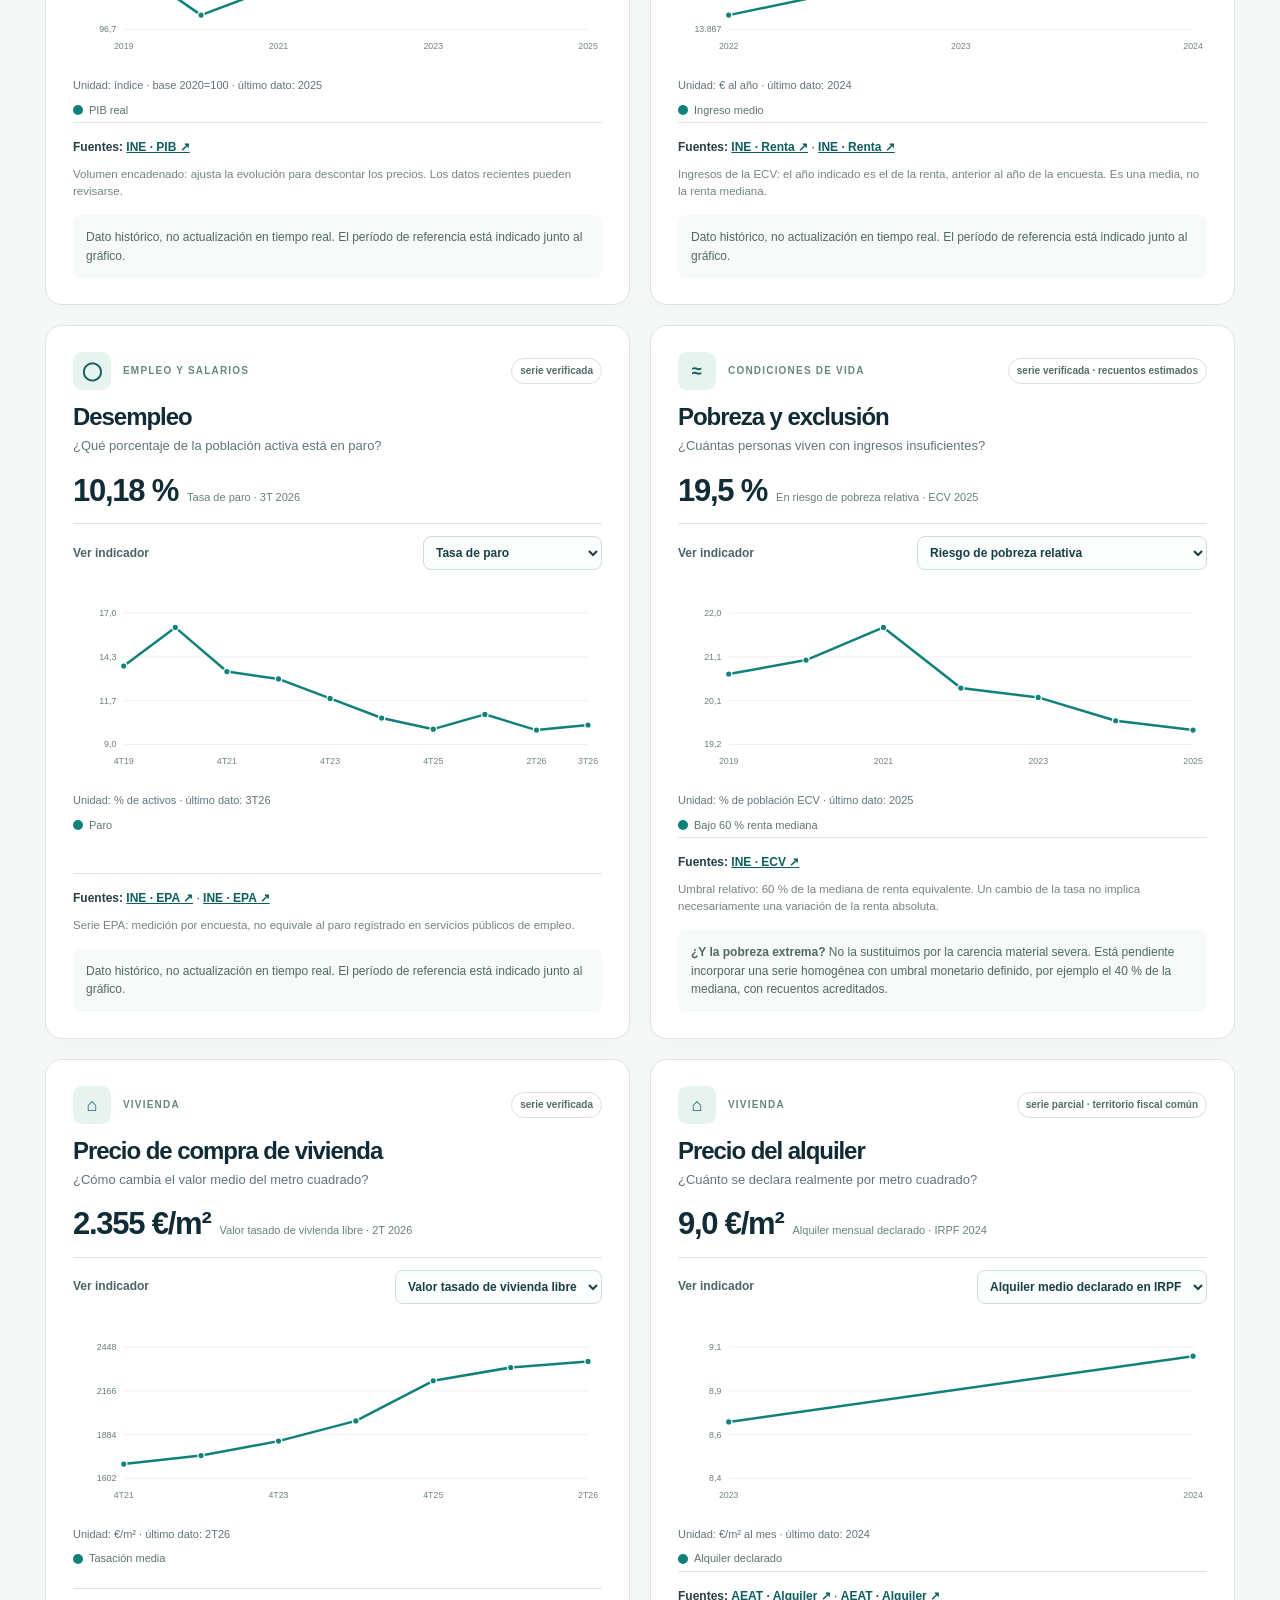
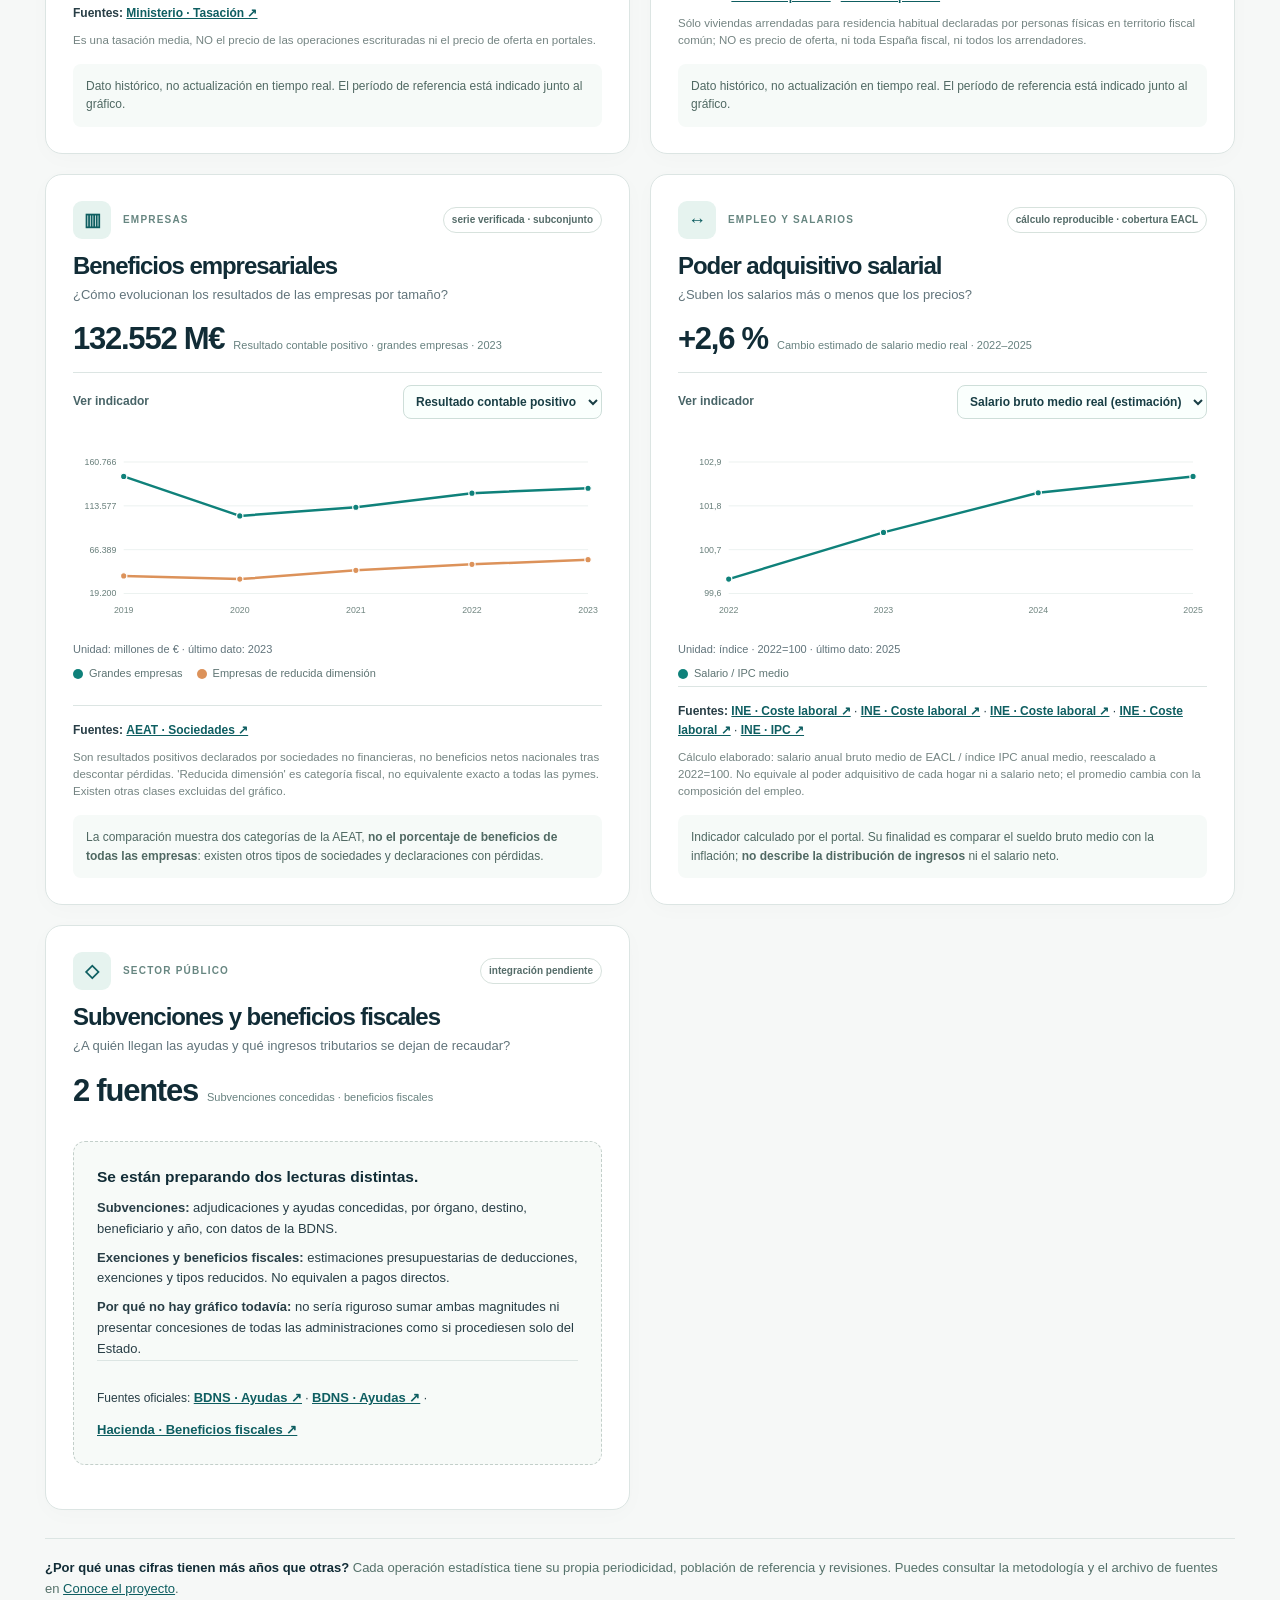
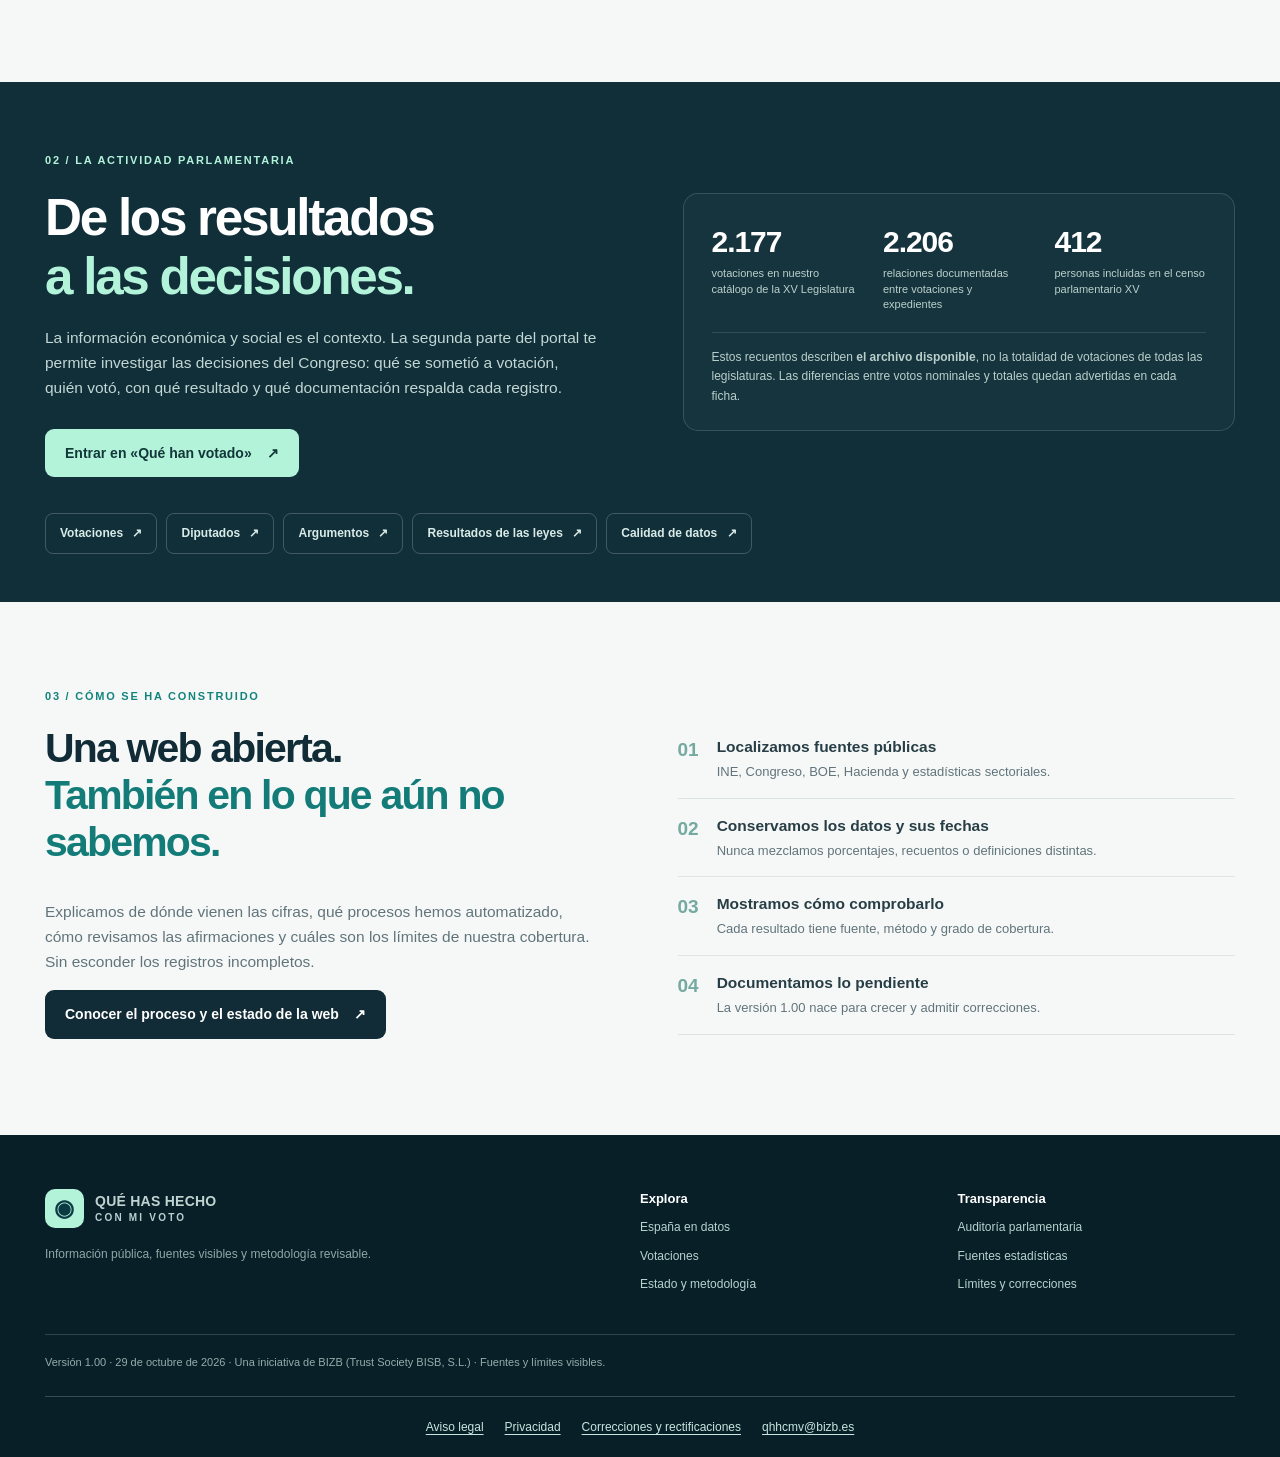
==== commit 3e728d22: "Publicación corregida 01.00" ====
--- a/index.html
+++ b/index.html
@@ -16,7 +16,7 @@
  <h1>Los datos de un país.<br><em>Las decisiones de sus representantes.</em></h1>
  <p>Compara cómo evoluciona España, descubre qué se vota en el Congreso y accede a las fuentes que permiten comprobar las afirmaciones públicas. Sin necesitar conocimientos técnicos ni parlamentarios.</p>
  <div class="hero-actions"><a href="#indicadores" class="button button-bright">Explorar los indicadores <span aria-hidden="true">↗</span></a><a href="congreso.html" class="button button-ghost">Consultar las votaciones</a></div>
- <p class="hero-note"><strong>Versión candidata 1.00.</strong> Esta copia es una prepublicación: algunas categorías siguen en construcción y cada gráfico indica la fecha de sus datos.</p>
+ <p class="hero-note"><strong>Versión 1.00.</strong> Proyecto en desarrollo: algunas categorías siguen en construcción y cada gráfico indica la fecha de sus datos.</p>
  </div>
  <aside class="hero-aside" aria-label="Cifras destacadas con periodos de referencia">
    <div class="mini-eyebrow">UN PAÍS, DISTINTOS INDICADORES</div>
@@ -60,6 +60,6 @@
 
 <section class="about-section shell" id="proyecto"><span class="overline">03 / CÓMO SE HA CONSTRUIDO</span><div class="about-layout"><div><h2>Una web abierta.<br><em>También en lo que aún no sabemos.</em></h2><p>Explicamos de dónde vienen las cifras, qué procesos hemos automatizado, cómo revisamos las afirmaciones y cuáles son los límites de nuestra cobertura. Sin esconder los registros incompletos.</p><a class="button button-ink" href="proyecto.html">Conocer el proceso y el estado de la web <span aria-hidden="true">↗</span></a></div><div class="about-steps"><div><span>01</span><div><strong>Localizamos fuentes públicas</strong><small>INE, Congreso, BOE, Hacienda y estadísticas sectoriales.</small></div></div><div><span>02</span><div><strong>Conservamos los datos y sus fechas</strong><small>Nunca mezclamos porcentajes, recuentos o definiciones distintas.</small></div></div><div><span>03</span><div><strong>Mostramos cómo comprobarlo</strong><small>Cada resultado tiene fuente, método y grado de cobertura.</small></div></div><div><span>04</span><div><strong>Documentamos lo pendiente</strong><small>La versión 1.00 nace para crecer y admitir correcciones.</small></div></div></div></div></section>
 </main>
-<footer><div class="shell footer-layout"><div><a class="logo" href="index.html"><span class="logo-mark" aria-hidden="true">◉</span><span>QUÉ HAS HECHO<small>CON MI VOTO</small></span></a><p>Información pública, fuentes visibles y metodología revisable.</p></div><div><strong>Explora</strong><a href="index.html">España en datos</a><a href="congreso.html">Votaciones</a><a href="proyecto.html">Estado y metodología</a></div><div><strong>Transparencia</strong><a href="calidad.html">Auditoría parlamentaria</a><a href="proyecto.html#fuentes">Fuentes estadísticas</a><a href="proyecto.html#limitaciones">Límites y correcciones</a></div></div><div class="shell footnote">Versión candidata 1.00 · 29 de octubre de 2026 · Una iniciativa de BIZB (Trust Society BISB, S.L.) · Fuentes y límites visibles.</div><div class="site-legal-links" role="navigation" aria-label="Información legal y contacto"><a href="aviso-legal.html">Aviso legal</a><a href="privacidad.html">Privacidad</a><a href="rectificaciones.html">Correcciones y rectificaciones</a><a href="mailto:qhhcmv@bizb.es">qhhcmv@bizb.es</a></div></footer>
+<footer><div class="shell footer-layout"><div><a class="logo" href="index.html"><span class="logo-mark" aria-hidden="true">◉</span><span>QUÉ HAS HECHO<small>CON MI VOTO</small></span></a><p>Información pública, fuentes visibles y metodología revisable.</p></div><div><strong>Explora</strong><a href="index.html">España en datos</a><a href="congreso.html">Votaciones</a><a href="proyecto.html">Estado y metodología</a></div><div><strong>Transparencia</strong><a href="calidad.html">Auditoría parlamentaria</a><a href="proyecto.html#fuentes">Fuentes estadísticas</a><a href="proyecto.html#limitaciones">Límites y correcciones</a></div></div><div class="shell footnote">Versión 1.00 · 29 de octubre de 2026 · Una iniciativa de BIZB (Trust Society BISB, S.L.) · Fuentes y límites visibles.</div><div class="site-legal-links" role="navigation" aria-label="Información legal y contacto"><a href="aviso-legal.html">Aviso legal</a><a href="privacidad.html">Privacidad</a><a href="rectificaciones.html">Correcciones y rectificaciones</a><a href="mailto:qhhcmv@bizb.es">qhhcmv@bizb.es</a></div></footer>
 <script src="assets/indicadores_espana_v1.js"></script><script src="assets/portal.js"></script>
 </body></html>
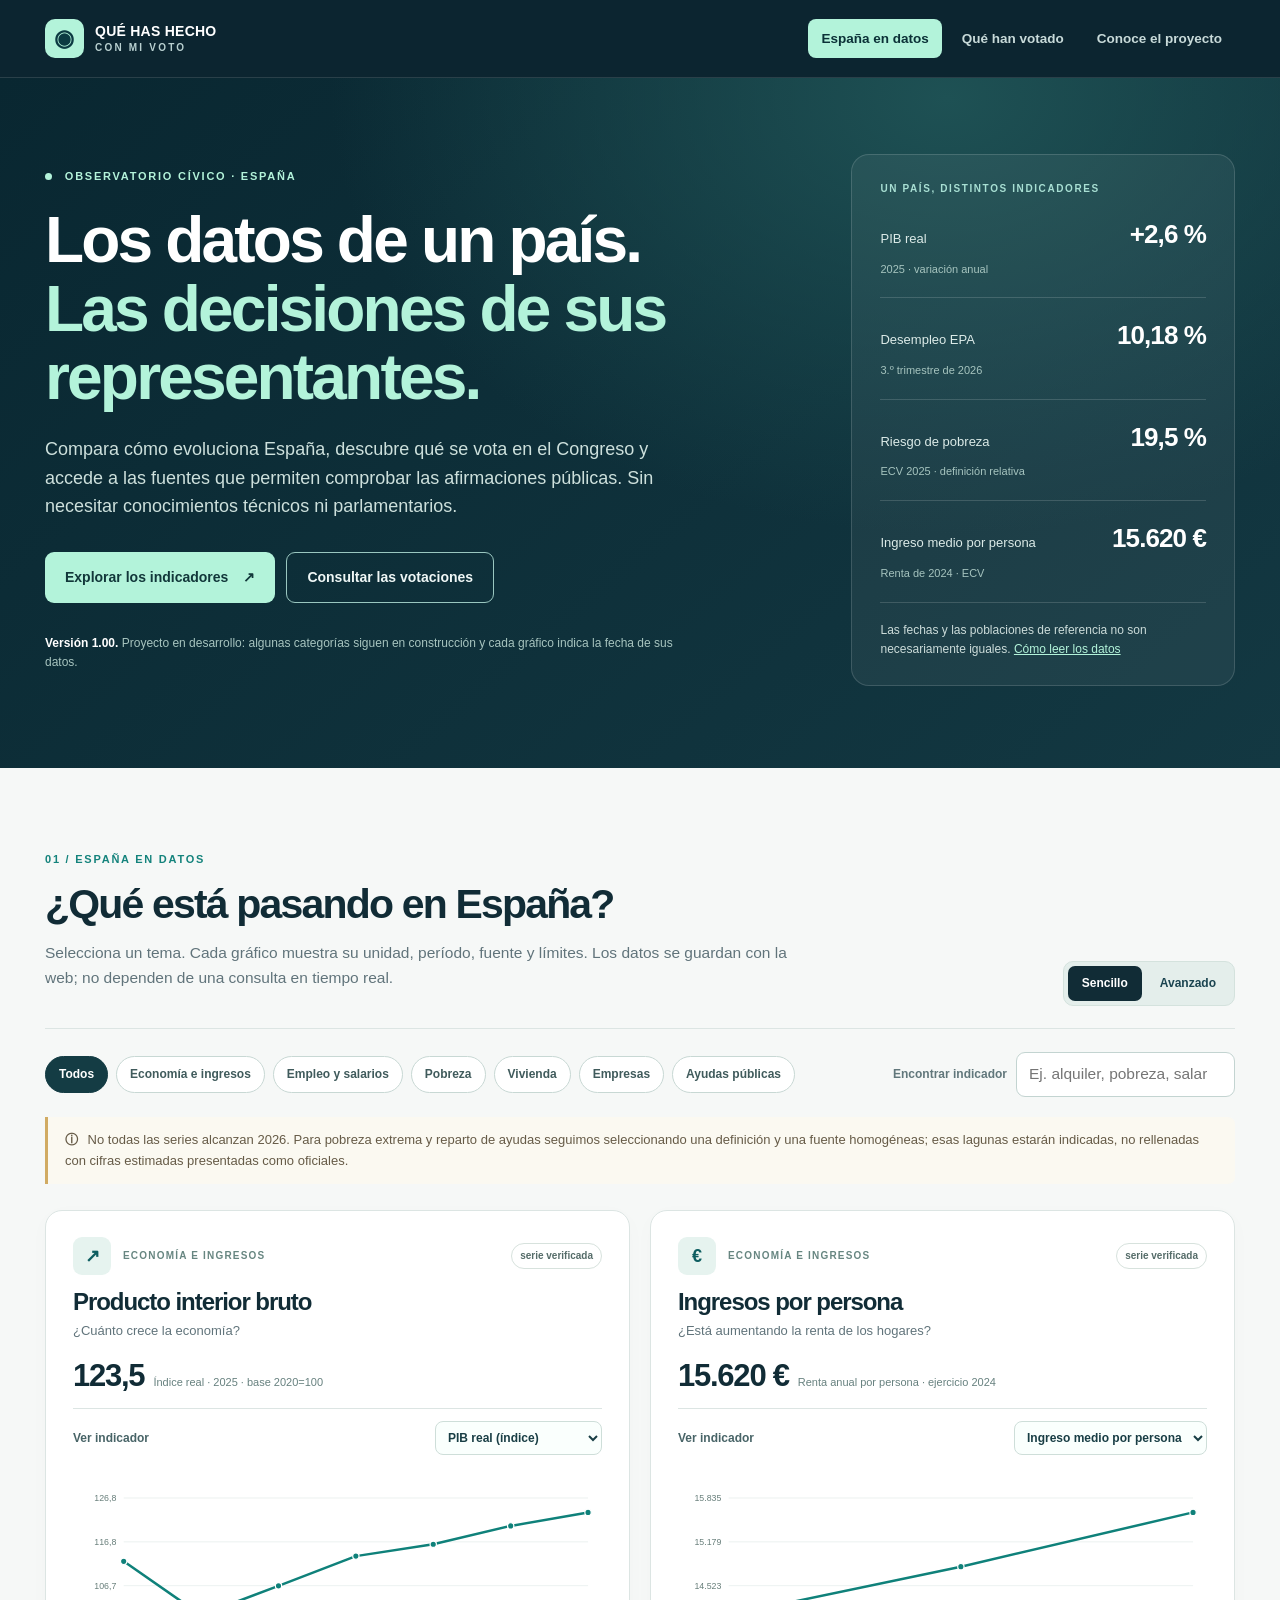
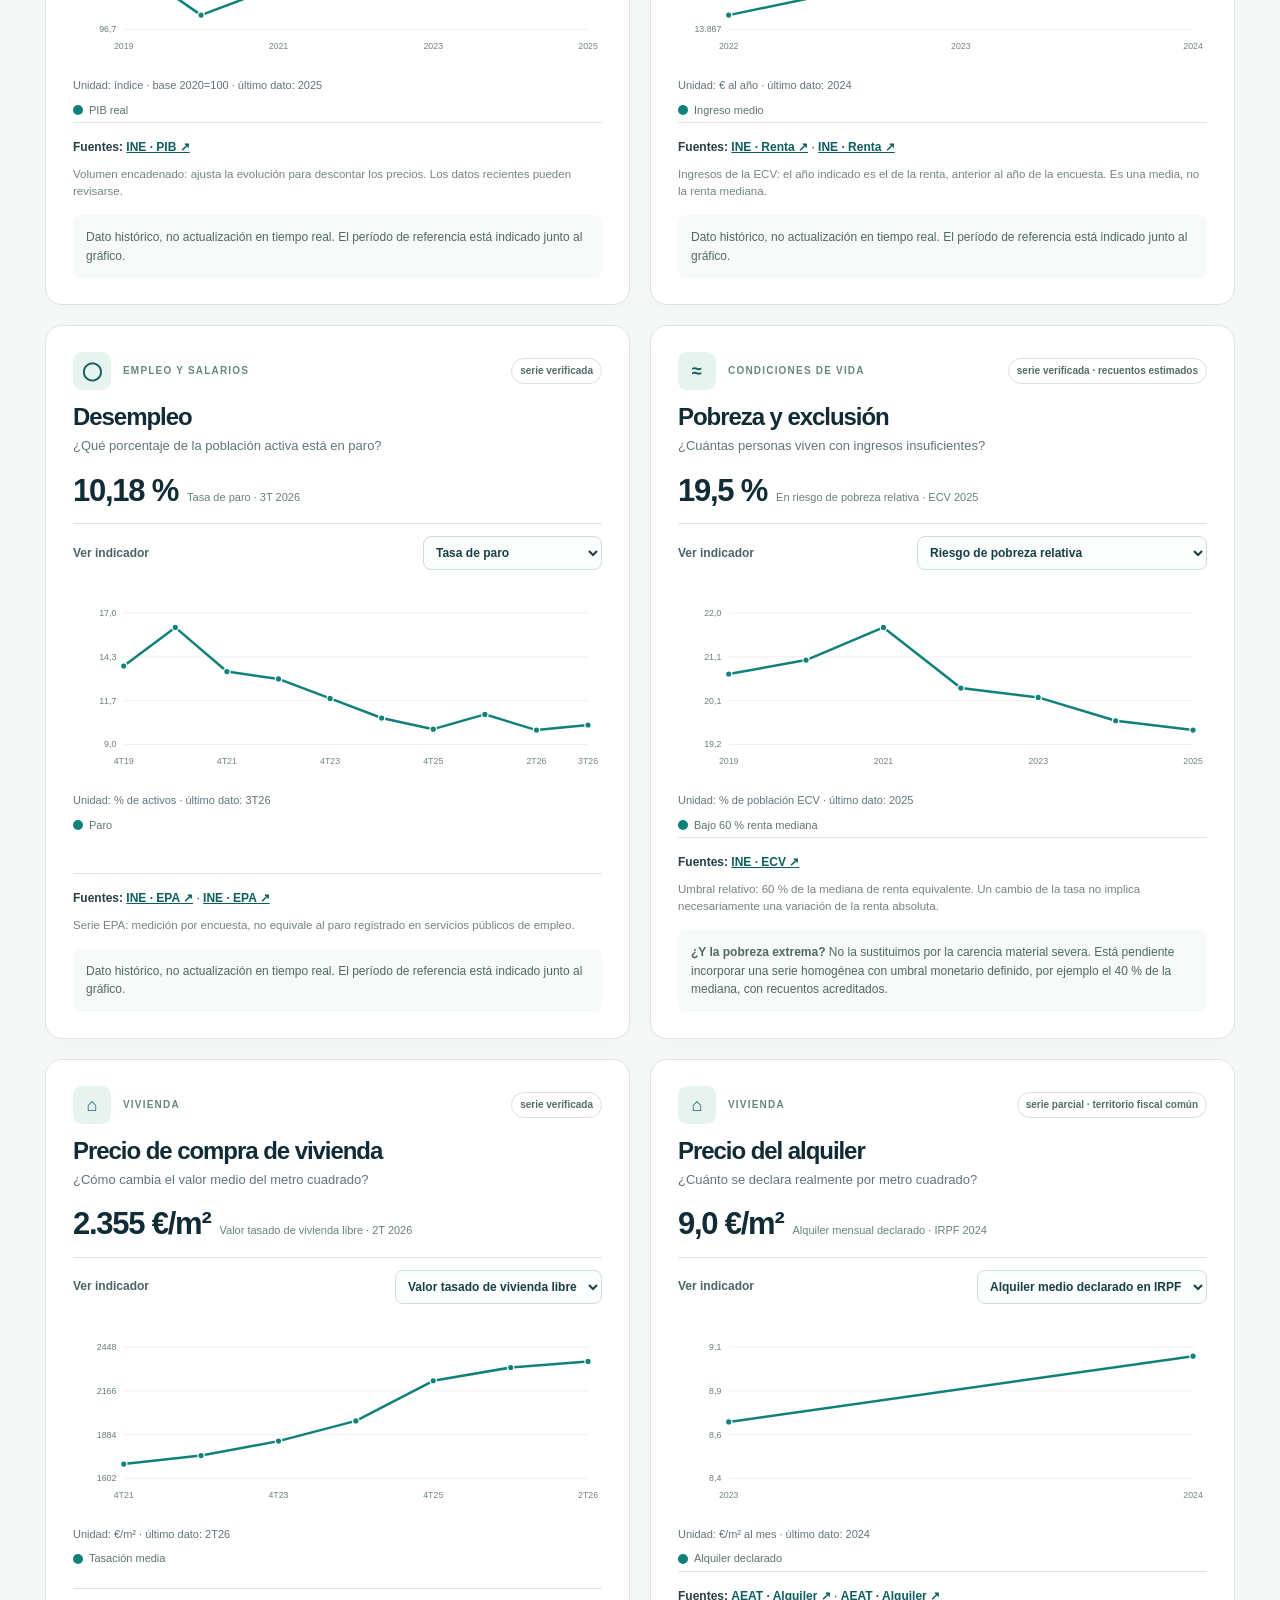
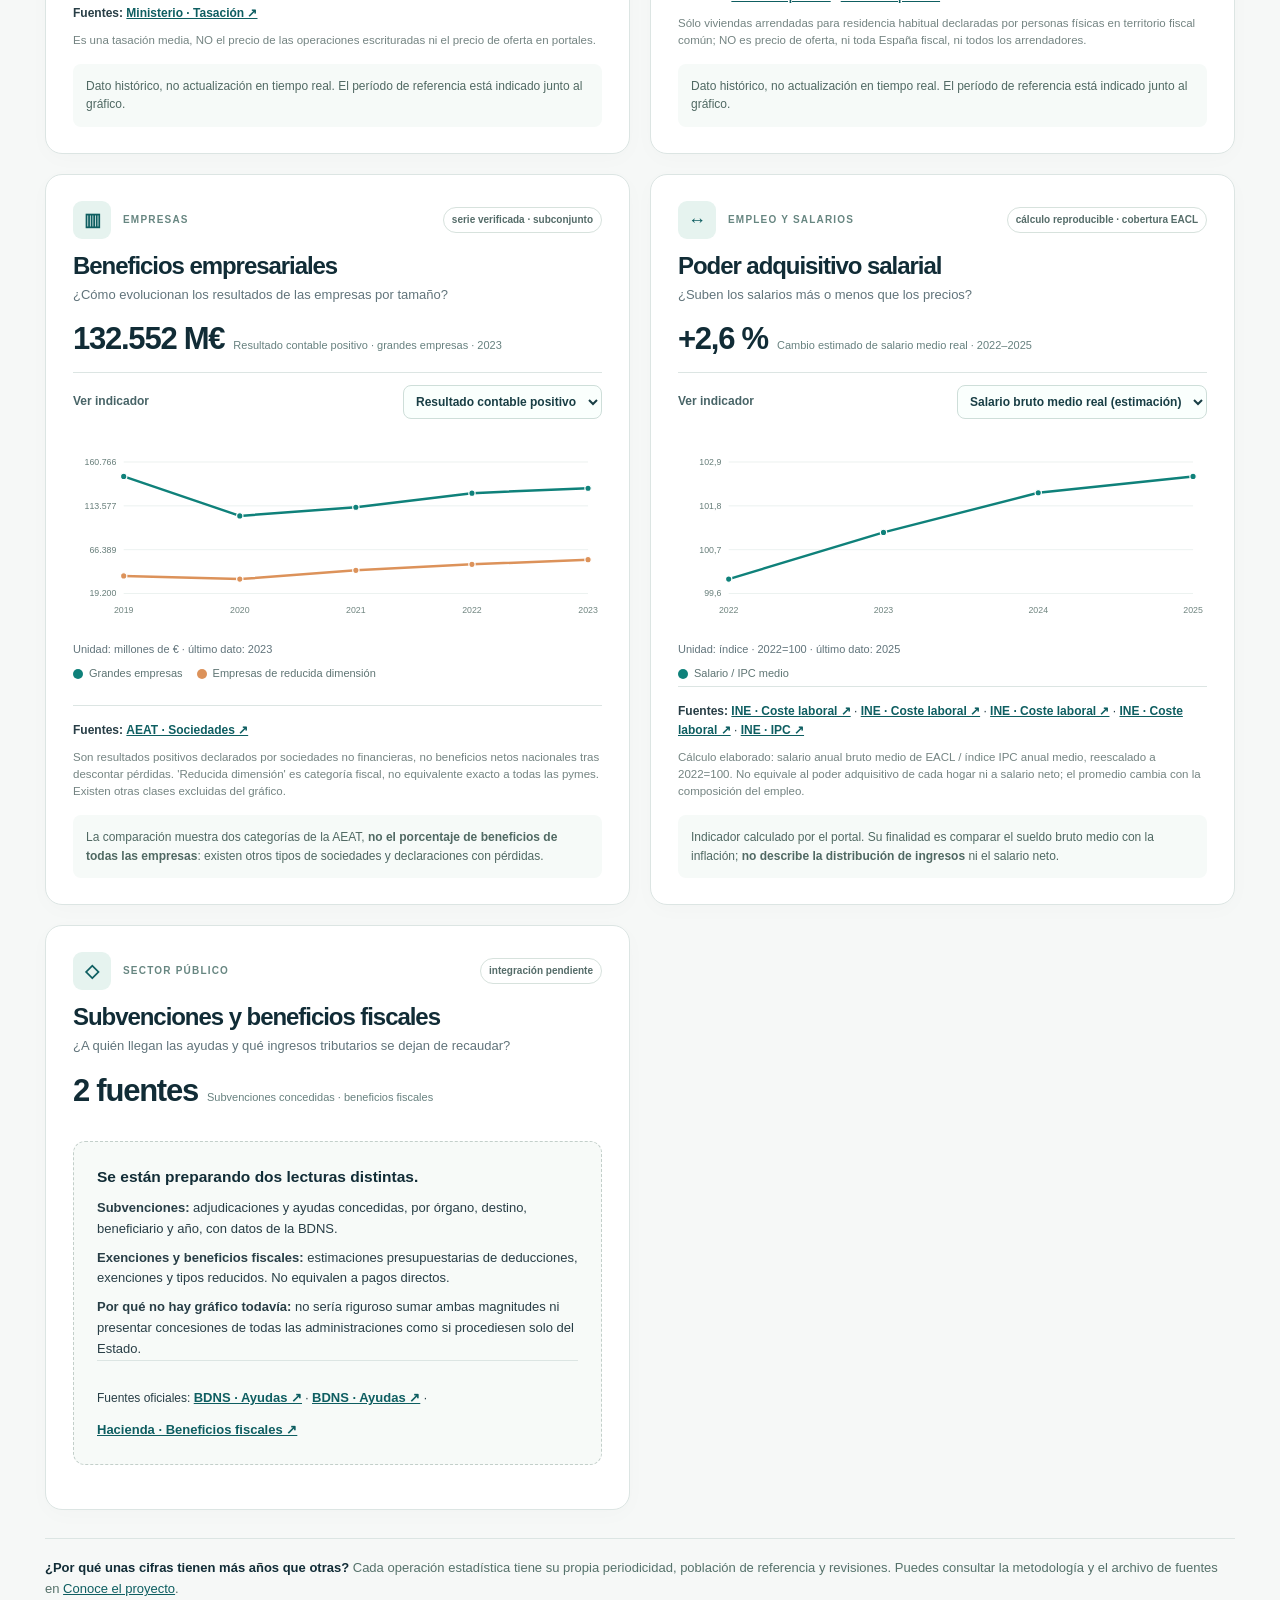
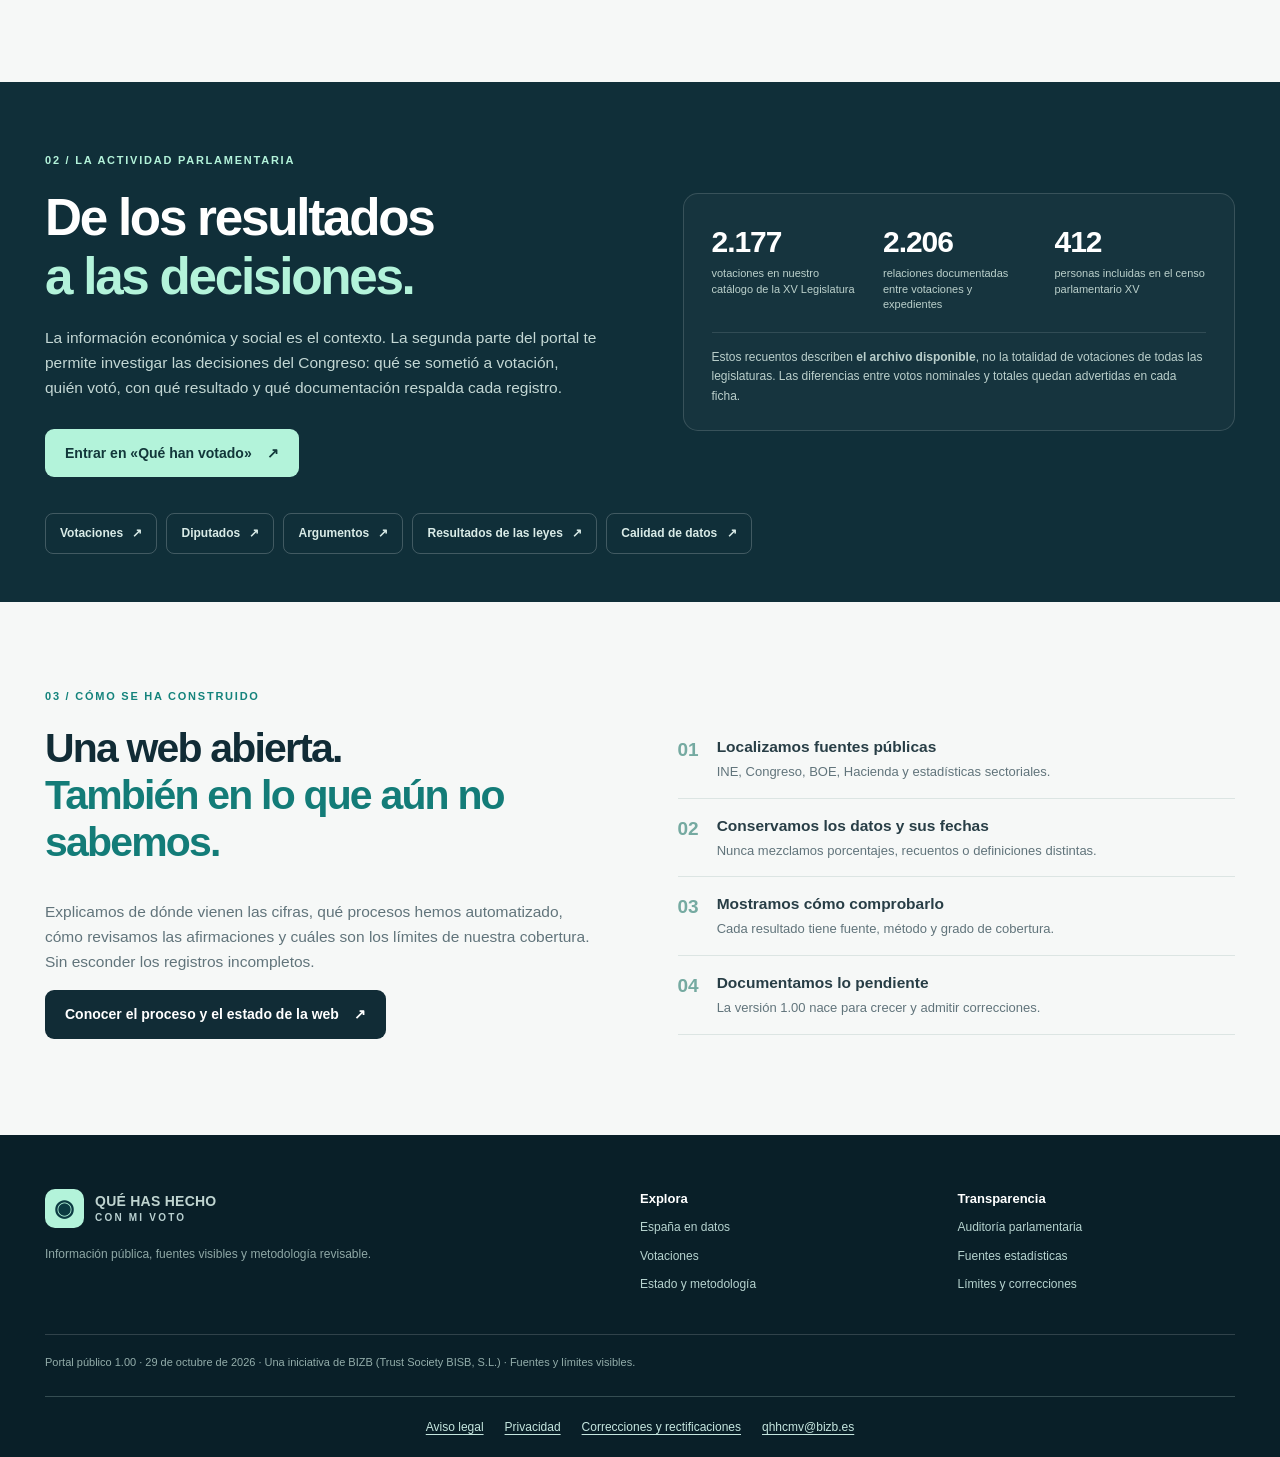
==== commit e3dfb62f: "Unifica las etiquetas de versión del portal público" ====
--- a/index.html
+++ b/index.html
@@ -60,6 +60,6 @@
 
 <section class="about-section shell" id="proyecto"><span class="overline">03 / CÓMO SE HA CONSTRUIDO</span><div class="about-layout"><div><h2>Una web abierta.<br><em>También en lo que aún no sabemos.</em></h2><p>Explicamos de dónde vienen las cifras, qué procesos hemos automatizado, cómo revisamos las afirmaciones y cuáles son los límites de nuestra cobertura. Sin esconder los registros incompletos.</p><a class="button button-ink" href="proyecto.html">Conocer el proceso y el estado de la web <span aria-hidden="true">↗</span></a></div><div class="about-steps"><div><span>01</span><div><strong>Localizamos fuentes públicas</strong><small>INE, Congreso, BOE, Hacienda y estadísticas sectoriales.</small></div></div><div><span>02</span><div><strong>Conservamos los datos y sus fechas</strong><small>Nunca mezclamos porcentajes, recuentos o definiciones distintas.</small></div></div><div><span>03</span><div><strong>Mostramos cómo comprobarlo</strong><small>Cada resultado tiene fuente, método y grado de cobertura.</small></div></div><div><span>04</span><div><strong>Documentamos lo pendiente</strong><small>La versión 1.00 nace para crecer y admitir correcciones.</small></div></div></div></div></section>
 </main>
-<footer><div class="shell footer-layout"><div><a class="logo" href="index.html"><span class="logo-mark" aria-hidden="true">◉</span><span>QUÉ HAS HECHO<small>CON MI VOTO</small></span></a><p>Información pública, fuentes visibles y metodología revisable.</p></div><div><strong>Explora</strong><a href="index.html">España en datos</a><a href="congreso.html">Votaciones</a><a href="proyecto.html">Estado y metodología</a></div><div><strong>Transparencia</strong><a href="calidad.html">Auditoría parlamentaria</a><a href="proyecto.html#fuentes">Fuentes estadísticas</a><a href="proyecto.html#limitaciones">Límites y correcciones</a></div></div><div class="shell footnote">Versión 1.00 · 29 de octubre de 2026 · Una iniciativa de BIZB (Trust Society BISB, S.L.) · Fuentes y límites visibles.</div><div class="site-legal-links" role="navigation" aria-label="Información legal y contacto"><a href="aviso-legal.html">Aviso legal</a><a href="privacidad.html">Privacidad</a><a href="rectificaciones.html">Correcciones y rectificaciones</a><a href="mailto:qhhcmv@bizb.es">qhhcmv@bizb.es</a></div></footer>
+<footer><div class="shell footer-layout"><div><a class="logo" href="index.html"><span class="logo-mark" aria-hidden="true">◉</span><span>QUÉ HAS HECHO<small>CON MI VOTO</small></span></a><p>Información pública, fuentes visibles y metodología revisable.</p></div><div><strong>Explora</strong><a href="index.html">España en datos</a><a href="congreso.html">Votaciones</a><a href="proyecto.html">Estado y metodología</a></div><div><strong>Transparencia</strong><a href="calidad.html">Auditoría parlamentaria</a><a href="proyecto.html#fuentes">Fuentes estadísticas</a><a href="proyecto.html#limitaciones">Límites y correcciones</a></div></div><div class="shell footnote">Portal público 1.00 · 29 de octubre de 2026 · Una iniciativa de BIZB (Trust Society BISB, S.L.) · Fuentes y límites visibles.</div><div class="site-legal-links" role="navigation" aria-label="Información legal y contacto"><a href="aviso-legal.html">Aviso legal</a><a href="privacidad.html">Privacidad</a><a href="rectificaciones.html">Correcciones y rectificaciones</a><a href="mailto:qhhcmv@bizb.es">qhhcmv@bizb.es</a></div></footer>
 <script src="assets/indicadores_espana_v1.js"></script><script src="assets/portal.js"></script>
 </body></html>
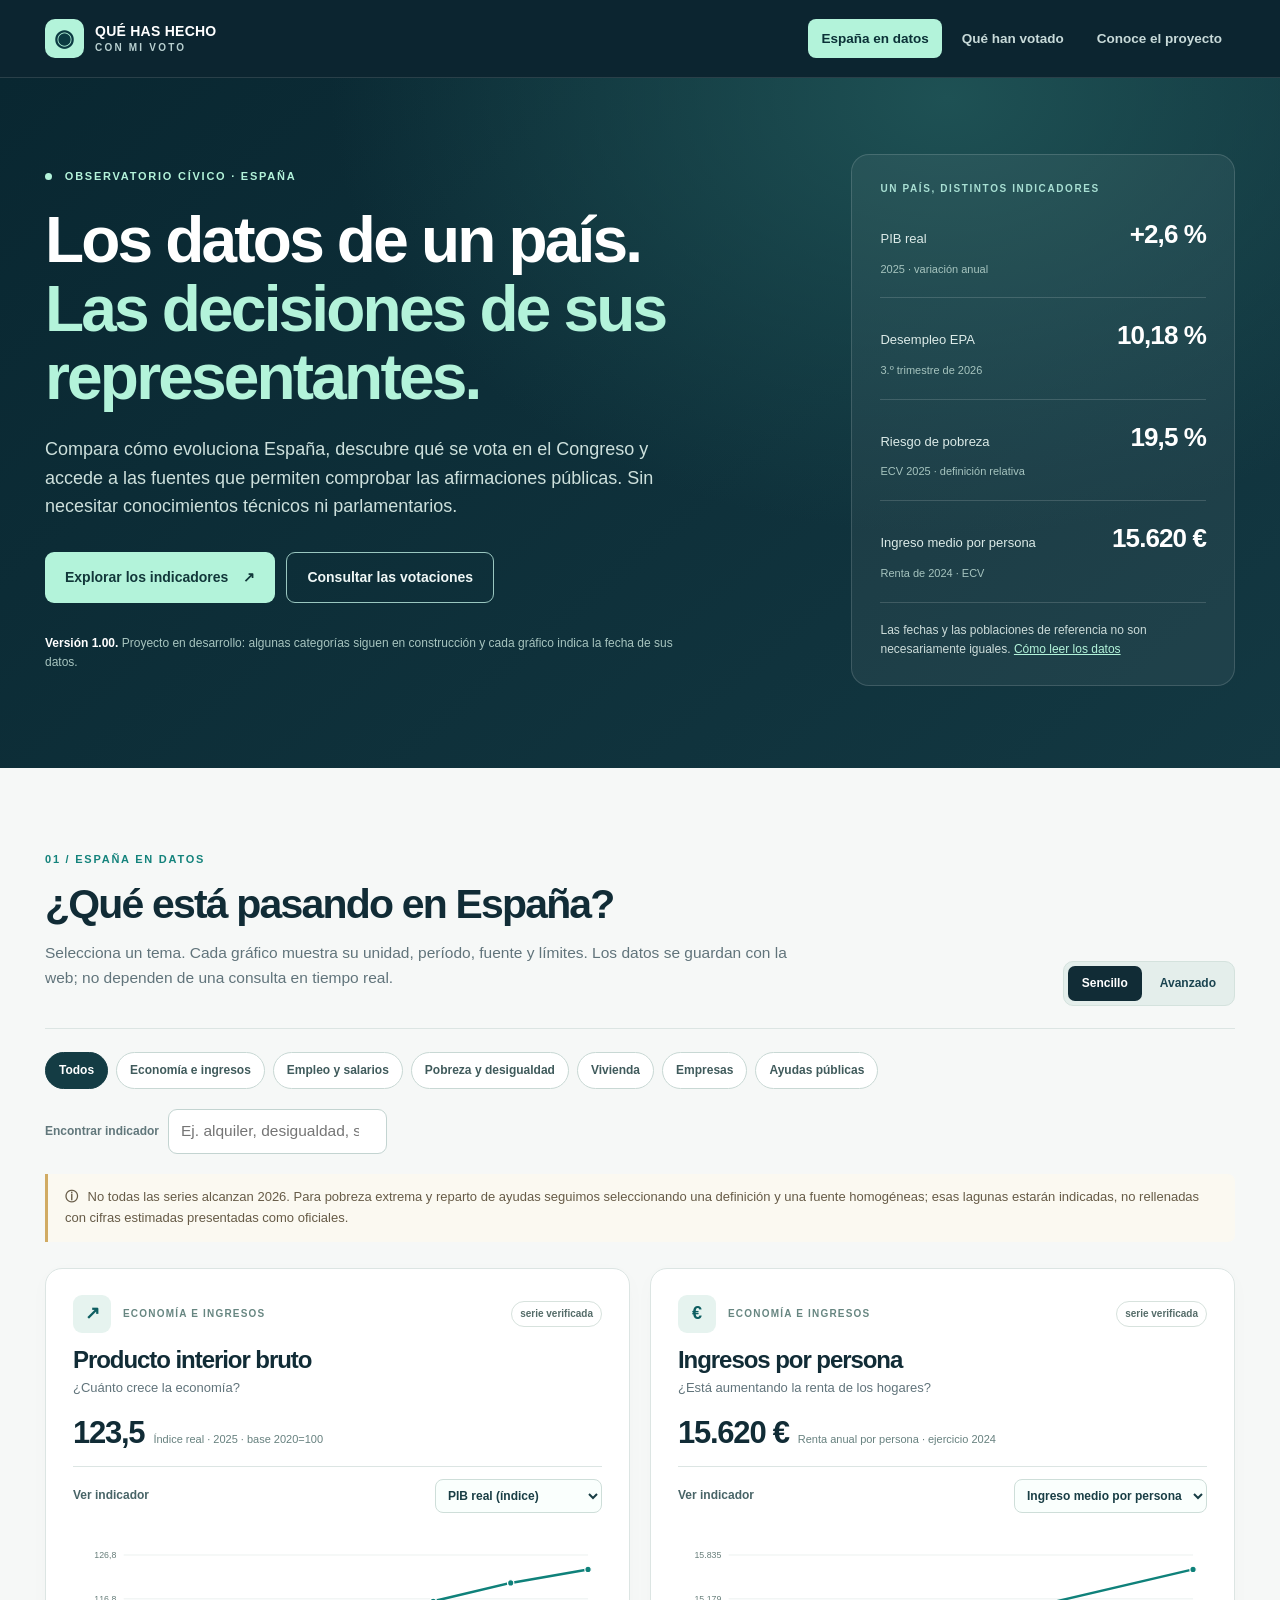
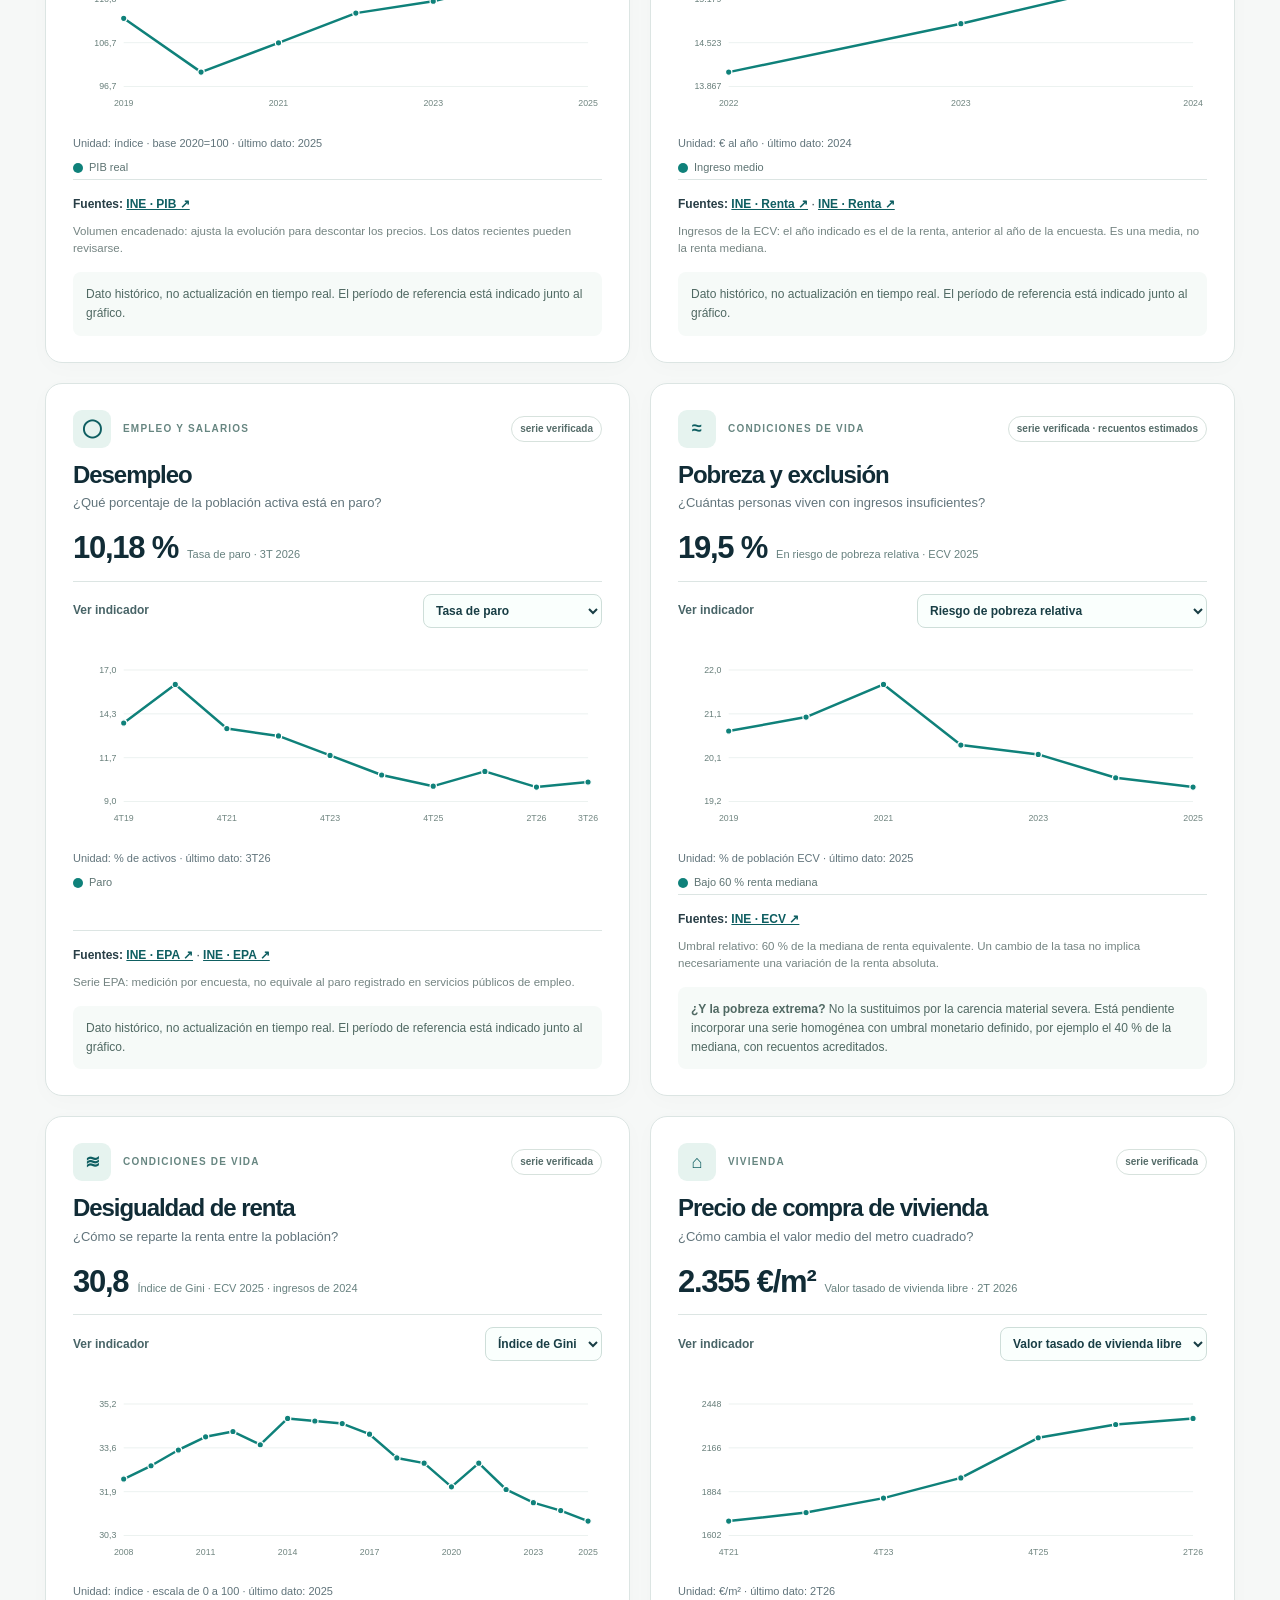
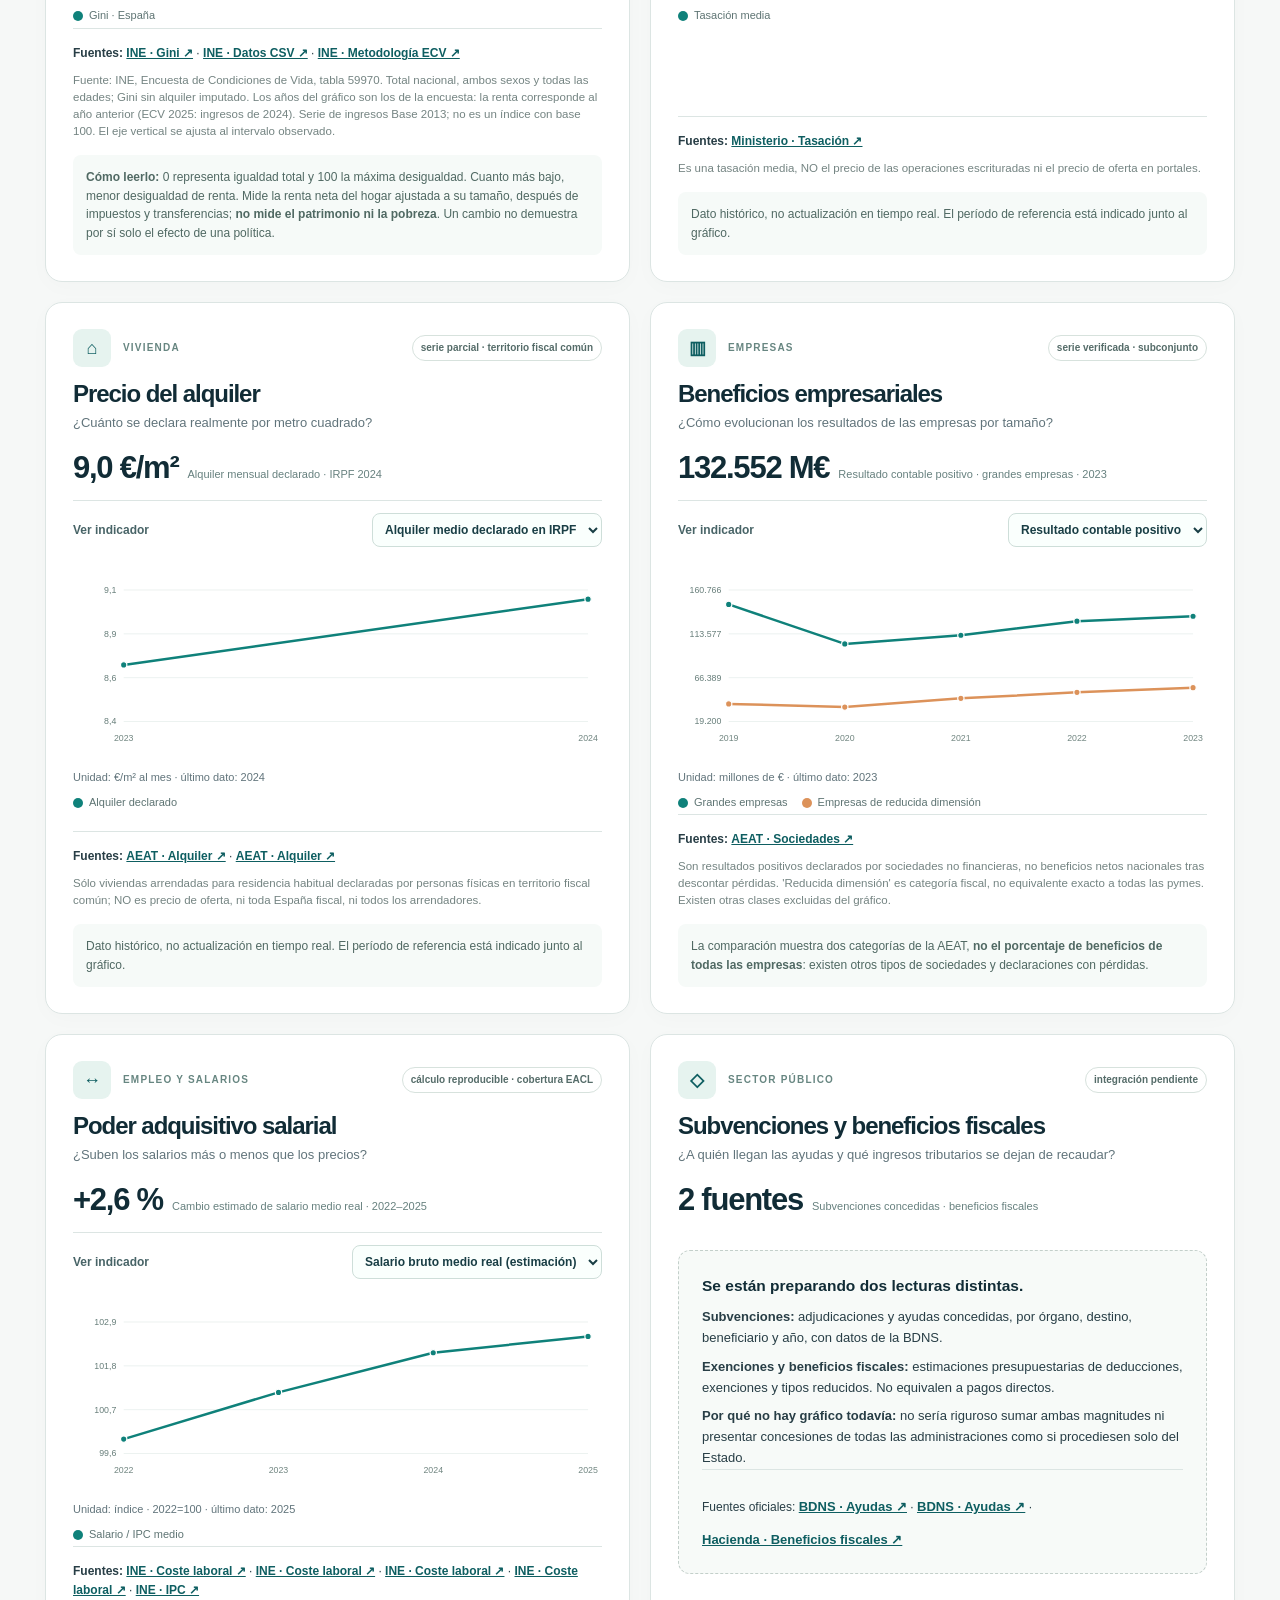
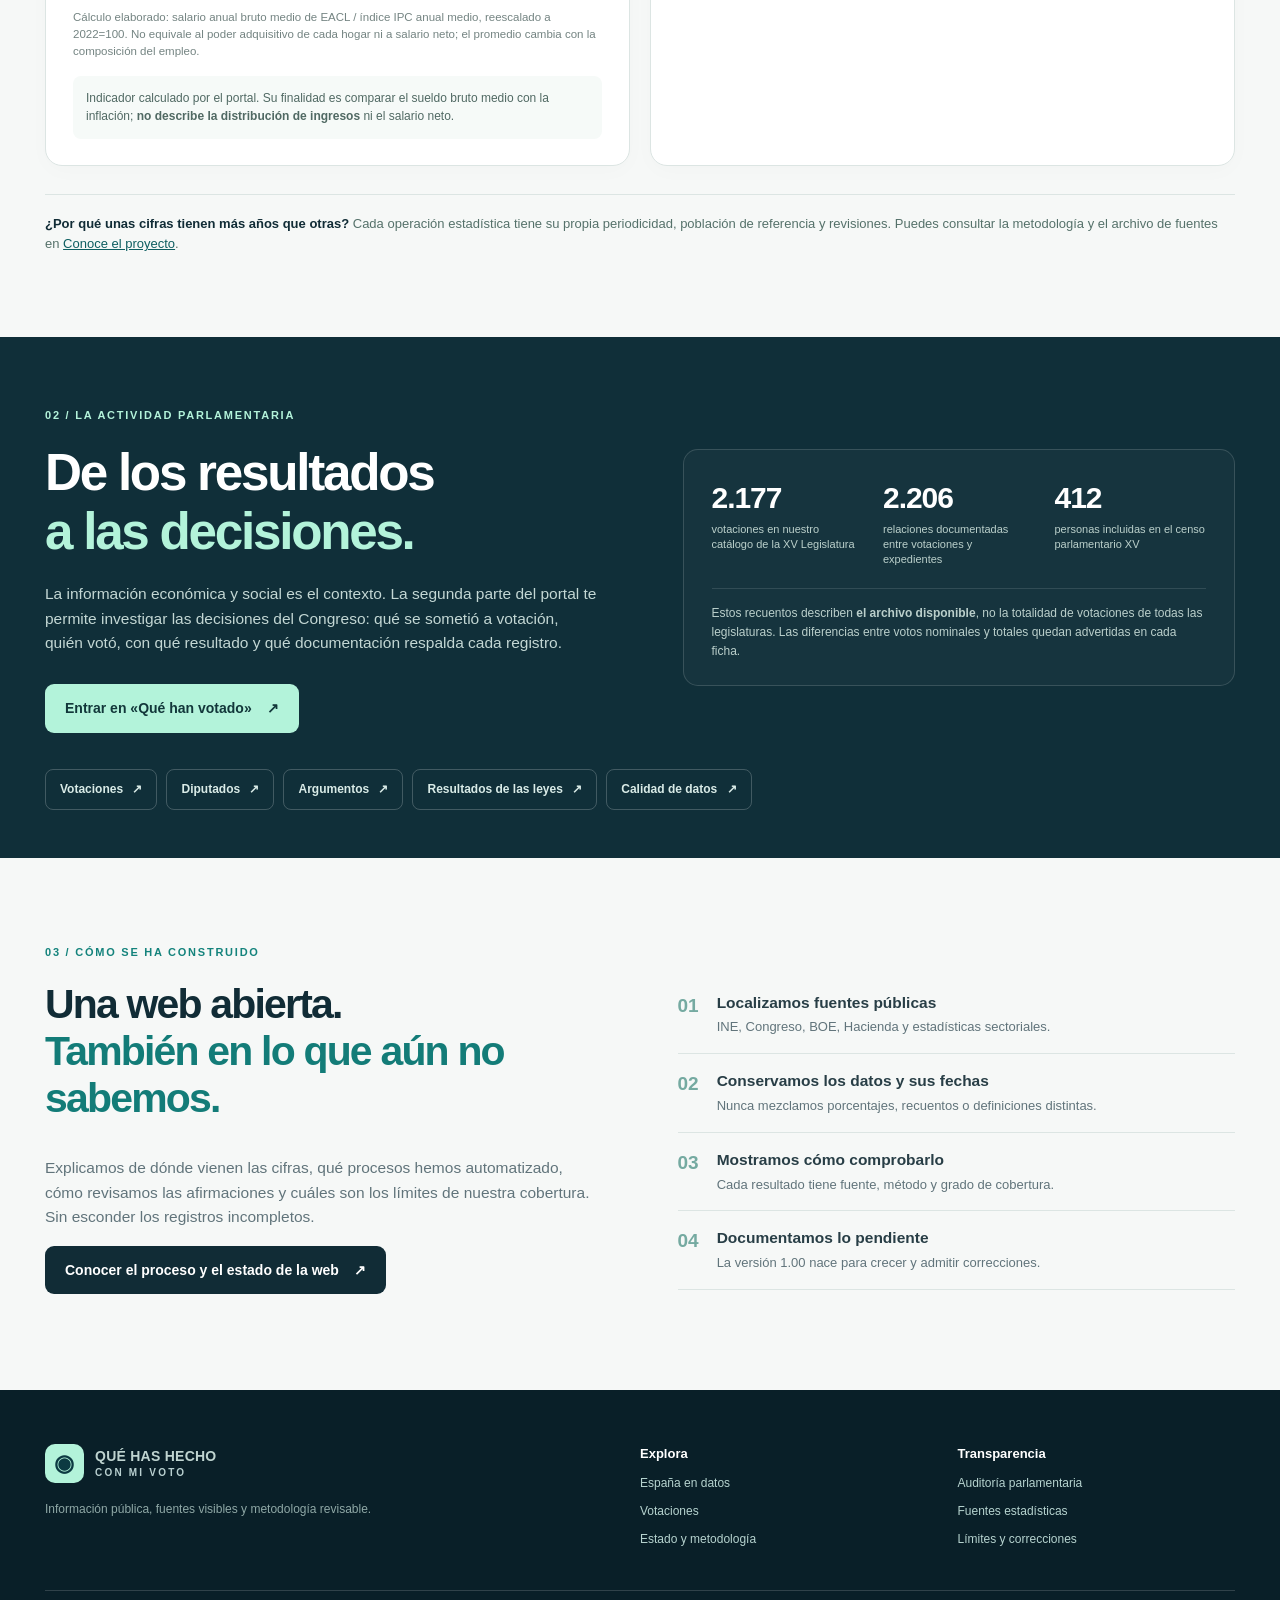
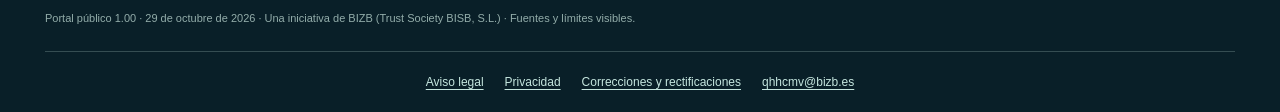
==== commit e31b966d: "Añade la evolución del índice de Gini a España en datos" ====
--- a/index.html
+++ b/index.html
@@ -36,12 +36,12 @@
    <button type="button" class="chip is-on" data-group="all" aria-pressed="true">Todos</button>
    <button type="button" class="chip" data-group="economia" aria-pressed="false">Economía e ingresos</button>
    <button type="button" class="chip" data-group="empleo" aria-pressed="false">Empleo y salarios</button>
-   <button type="button" class="chip" data-group="bienestar" aria-pressed="false">Pobreza</button>
+   <button type="button" class="chip" data-group="bienestar" aria-pressed="false">Pobreza y desigualdad</button>
    <button type="button" class="chip" data-group="vivienda" aria-pressed="false">Vivienda</button>
    <button type="button" class="chip" data-group="empresas" aria-pressed="false">Empresas</button>
    <button type="button" class="chip" data-group="sectorpublico" aria-pressed="false">Ayudas públicas</button>
   </div>
-  <div class="control-search"><label for="searchMetric">Encontrar indicador</label><input id="searchMetric" type="search" placeholder="Ej. alquiler, pobreza, salarios" autocomplete="off"></div>
+  <div class="control-search"><label for="searchMetric">Encontrar indicador</label><input id="searchMetric" type="search" placeholder="Ej. alquiler, desigualdad, salarios" autocomplete="off"></div>
  </div>
  <p class="coverage-note" role="note"><span aria-hidden="true">ⓘ</span> No todas las series alcanzan 2026. Para pobreza extrema y reparto de ayudas seguimos seleccionando una definición y una fuente homogéneas; esas lagunas estarán indicadas, no rellenadas con cifras estimadas presentadas como oficiales.</p>
  <div id="metricGrid" class="metric-grid" aria-live="polite"></div>
